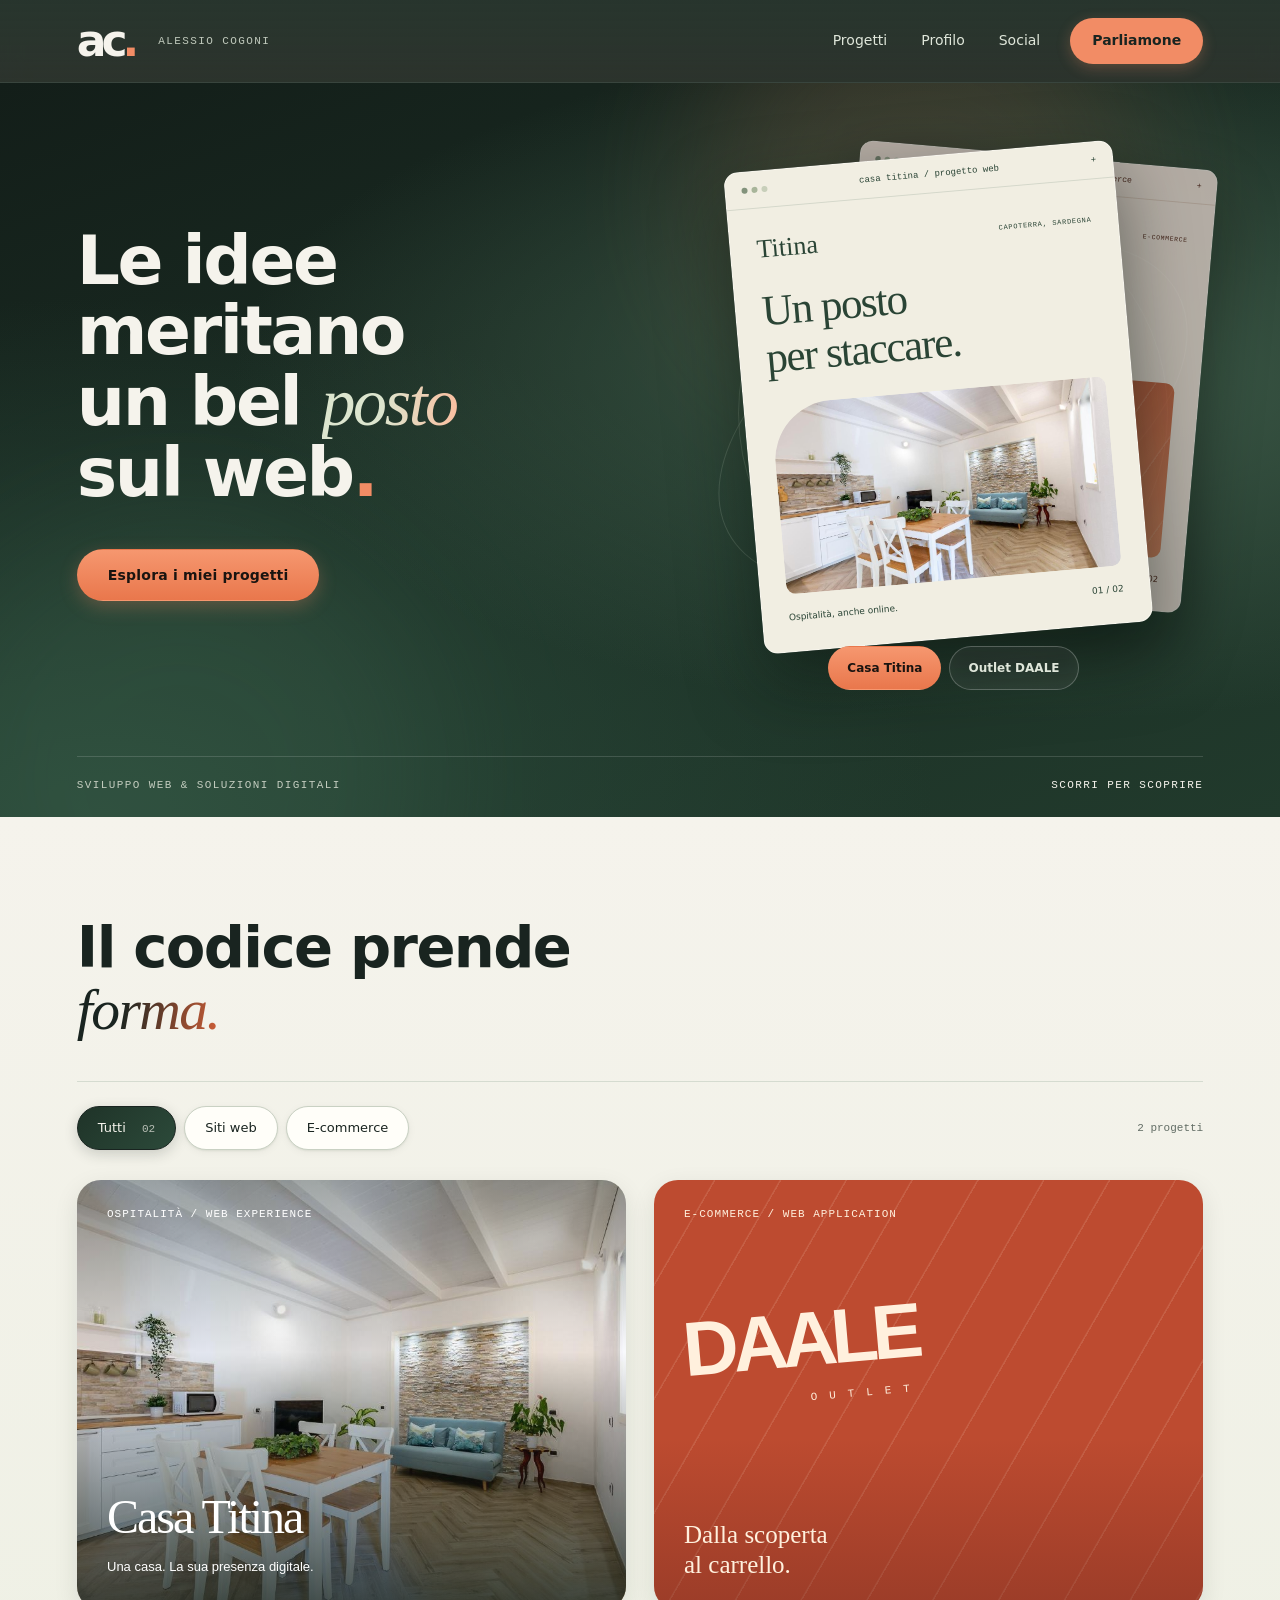
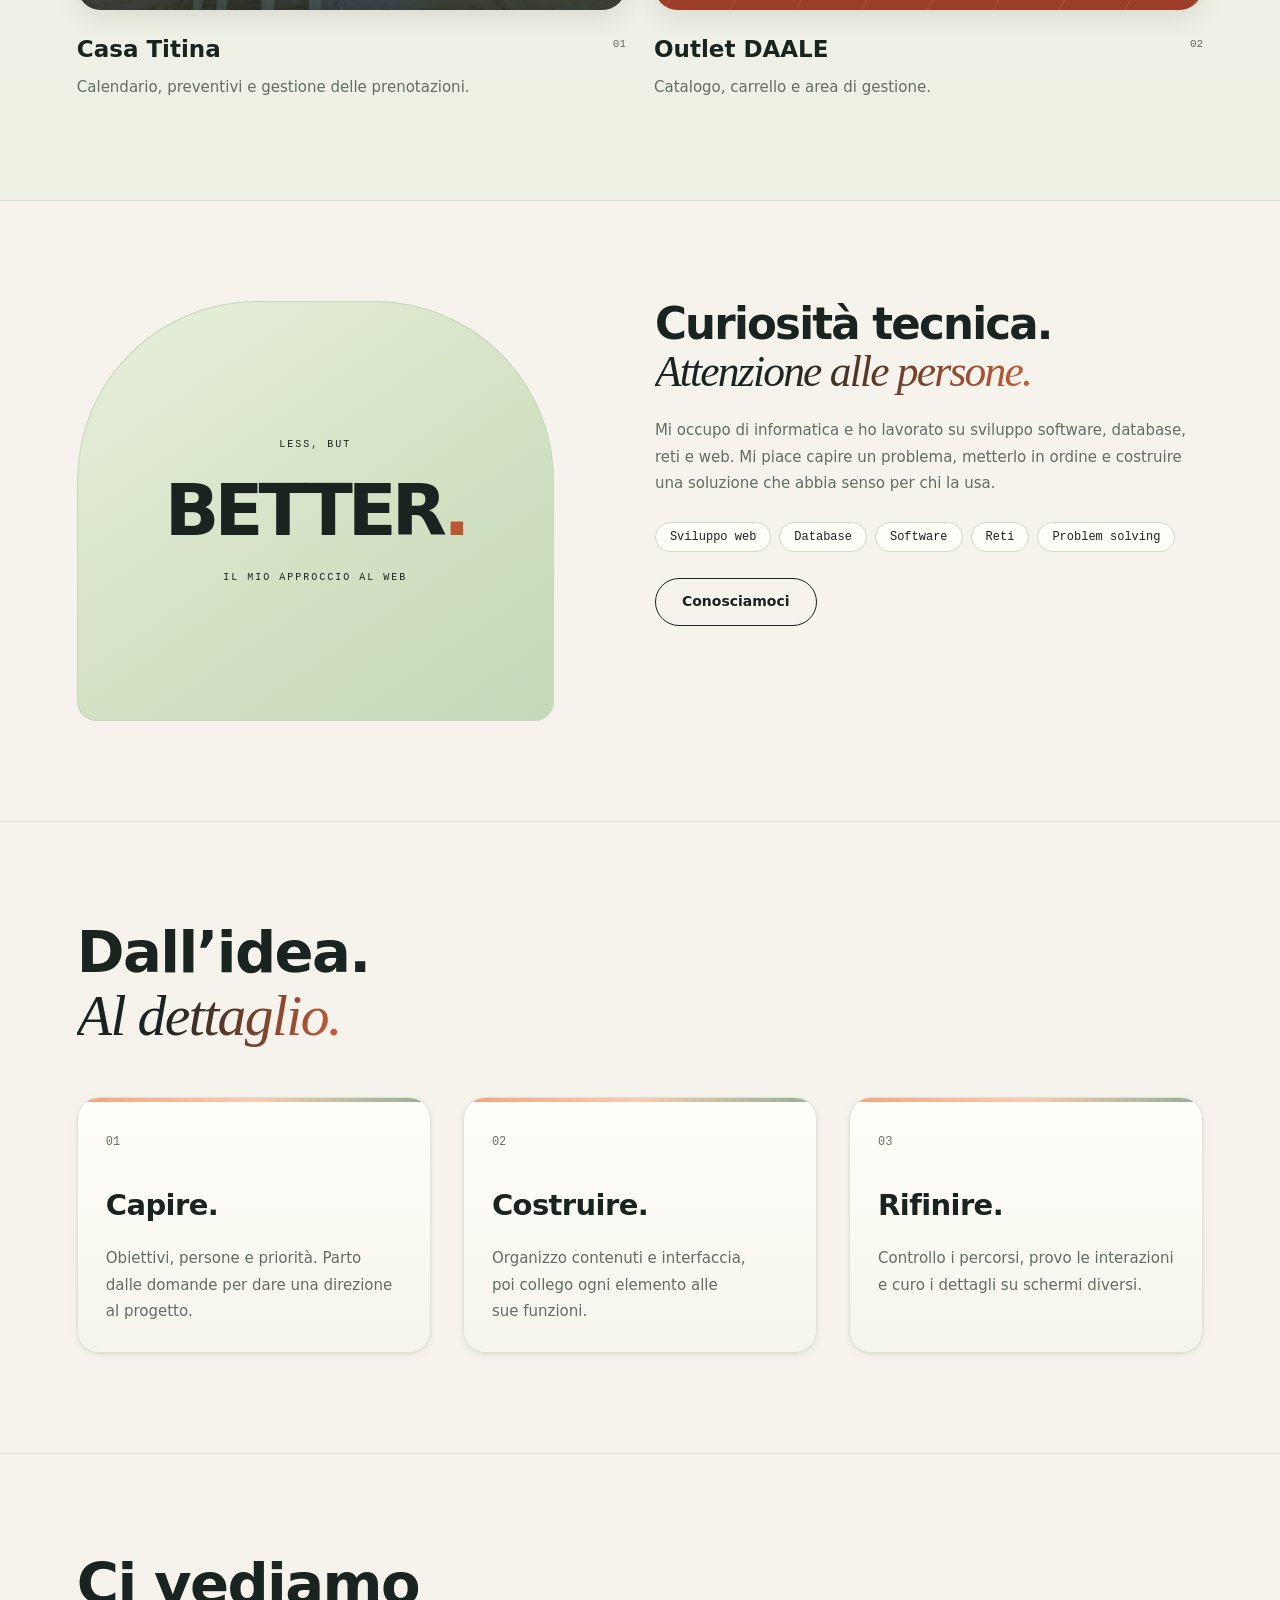
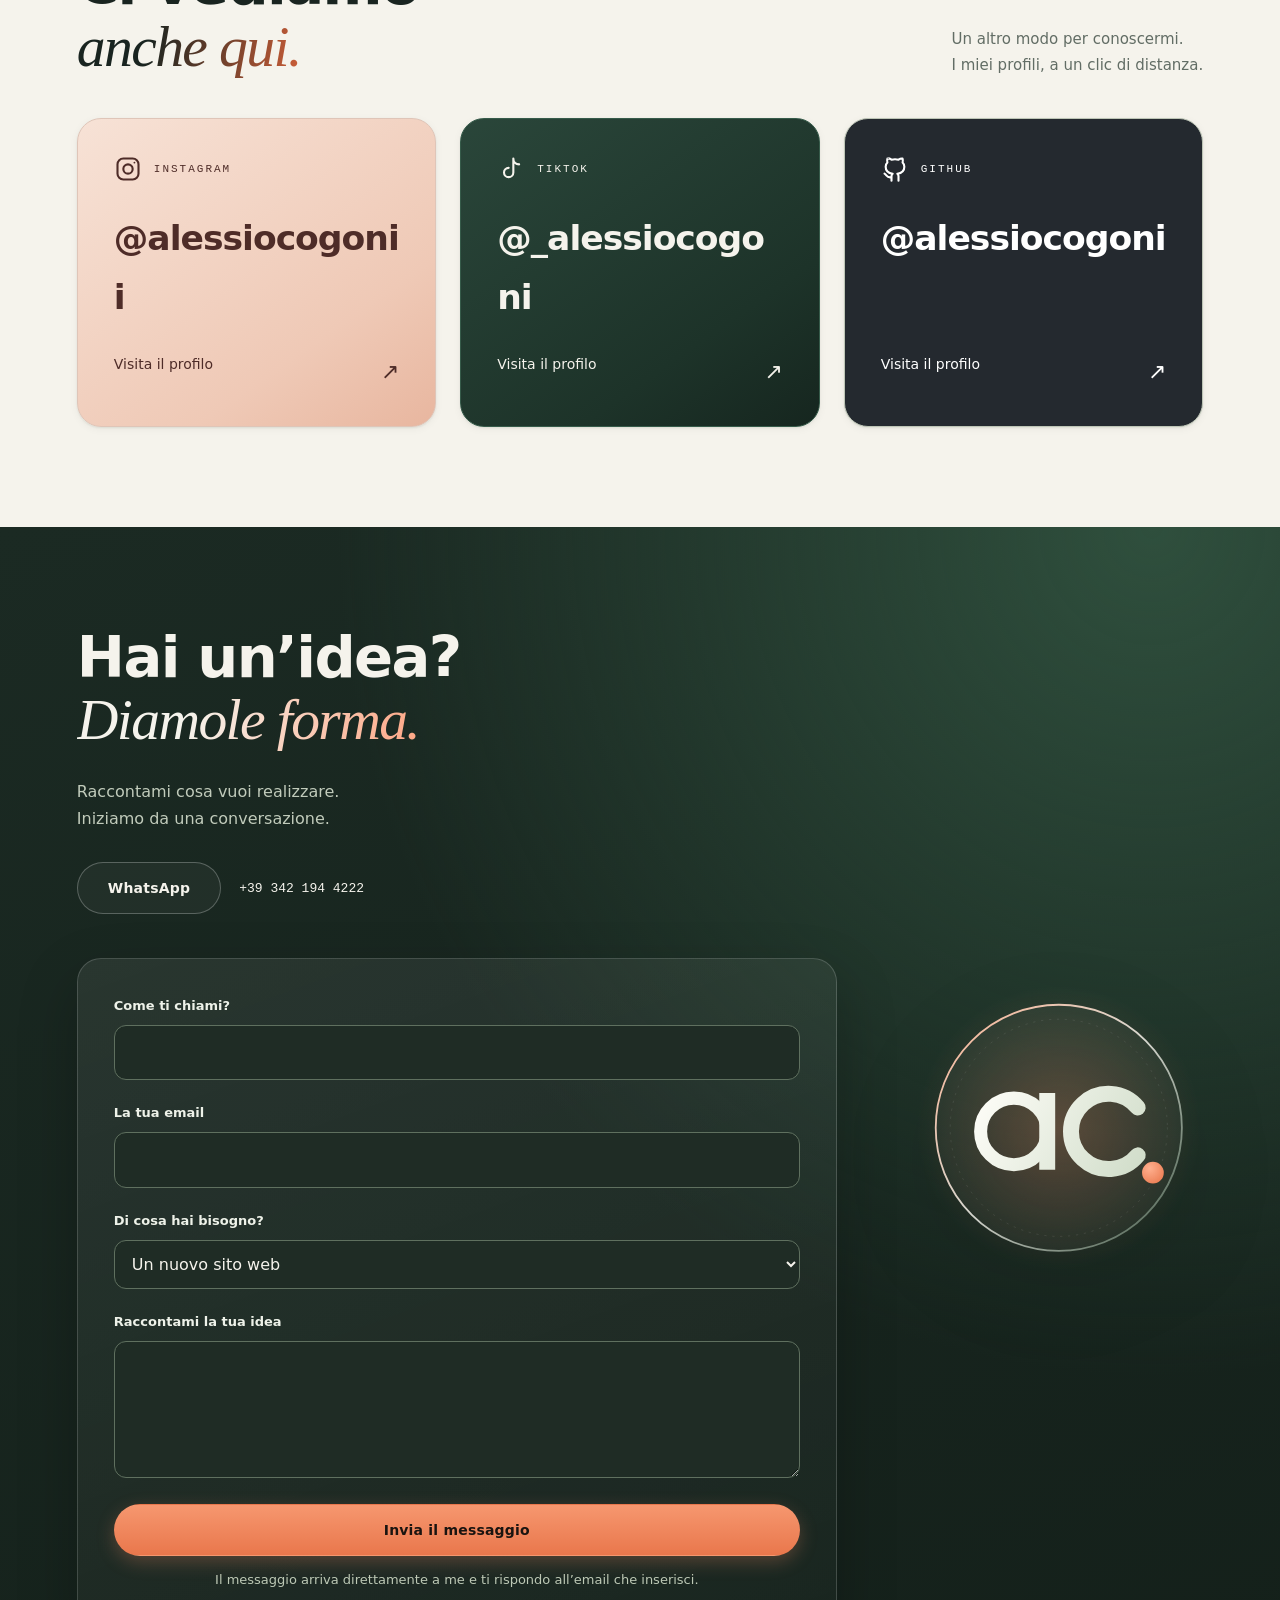
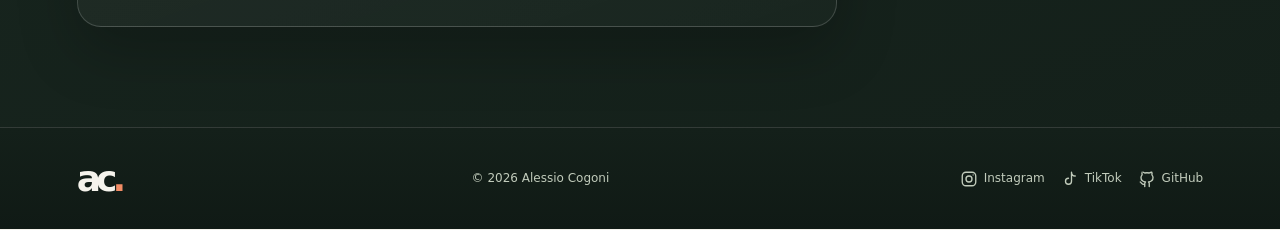
==== index.html @ e1a04870 "Contatti: logo ac. accanto al modulo (schermi larghi) Co-Authored-By: Claude Sonnet 5.5 <noreply@ant" ====
<!doctype html>
<html lang="it">
<head>
<meta charset="utf-8">
<meta name="viewport" content="width=device-width,initial-scale=1">
<meta name="description" content="Alessio Cogoni - Progetti web, e-commerce e soluzioni digitali">
<meta name="theme-color" content="#171919">
<title>Alessio Cogoni — Web Developer & Portfolio</title>
<link rel="icon" href="favicon.svg" type="image/svg+xml">
<link rel="stylesheet" href="style.css">
<link rel="stylesheet" href="animazioni.css">
<script>if(!matchMedia('(prefers-reduced-motion: reduce)').matches)document.documentElement.classList.add('anim')</script>
<script src="animazioni.js" defer></script>
<script src="portfolio.js" defer>
</script>
<style>
.social-grid {grid-template-columns:repeat(3,minmax(0,1fr))}
.social-platform {display:flex;align-items:center;gap:12px}
.profile-icon {flex-shrink:0;vertical-align:middle}
.github-card {background:#24292f;color:#fff}
.footer-social {display:flex;flex-wrap:wrap;gap:16px}
.footer-social a {display:inline-flex;align-items:center;gap:6px}
.footer-social .profile-icon {width:18px;height:18px}
@media(max-width:760px){.social-grid{grid-template-columns:1fr}}
</style>
</head>
<body>
<a class="skip" href="#progetti">Vai ai progetti</a>
<header class="topbar">
<a class="wordmark" href="#inizio" aria-label="Alessio Cogoni, inizio">ac<span>.</span>
</a>
<span class="nav-caption">ALESSIO COGONI</span>
<button class="menu-toggle" aria-expanded="false" aria-controls="navigation">Menu</button>
<nav id="navigation" aria-label="Navigazione principale">
<a href="#progetti">Progetti</a>
<a href="#profilo">Profilo</a>
<a href="#social">Social</a>
<a class="nav-contact" href="#contatti">Parliamone
</a>
</nav>
</header>
<main>
<section class="hero" id="inizio">
<div class="hero-grid">
<div class="hero-copy">
<h1>Le idee meritano<br>un bel <em>posto</em>
<br>sul web<span class="orange">.</span>
</h1>
<a class="button button-orange" href="#progetti">Esplora i miei progetti
</a>
</div>
<div class="hero-art" aria-label="Composizione grafica del progetto Casa Titina">
<div class="orbit orbit-one">
</div>
<div class="orbit orbit-two">
</div>

<div class="showcase" aria-roledescription="carosello" aria-label="Progetti in evidenza">
<div class="showcase-stage">
<a class="project-window showcase-card" data-demo="titina" data-name="Casa Titina" href="progetti/titina/" aria-label="Entra nel progetto Casa Titina">
<div class="window-toolbar">
<span class="window-dots" aria-hidden="true">
</span>
<span>casa titina / progetto web</span>
<span aria-hidden="true">+</span>
</div>
<div class="window-body">
<div class="mini-brand">Titina<span>CAPOTERRA, SARDEGNA</span>
</div>
<h2>Un posto<br>per staccare.</h2>
<img src="img/casa-titina-attuale.jpg" alt="Soggiorno di Casa Titina" width="640" height="420" fetchpriority="high">
<div class="window-bottom">
<span>Ospitalità, anche online.</span>
<span>01 / 02</span>
</div>
</div>
</a>
<a class="project-window showcase-card" data-demo="daale" data-name="Outlet DAALE" href="progetti/daale/" aria-label="Entra nel progetto Outlet DAALE">
<div class="window-toolbar">
<span class="window-dots" aria-hidden="true">
</span>
<span>outlet daale / progetto e-commerce</span>
<span aria-hidden="true">+</span>
</div>
<div class="window-body">
<div class="mini-brand">Outlet<span>E-COMMERCE</span>
</div>
<h2>Dalla scoperta<br>al carrello.</h2>
<div class="window-visual" aria-hidden="true"><b>DAALE</b><i>OUTLET</i></div>
<div class="window-bottom">
<span>Catalogo, carrello e area di gestione.</span>
<span>02 / 02</span>
</div>
</div>
</a>
</div>
<div class="showcase-nav" role="group" aria-label="Scegli il progetto">
<button type="button" class="showcase-dot is-active" data-go="0" aria-label="Mostra Casa Titina" aria-pressed="true"><span>Casa Titina</span></button>
<button type="button" class="showcase-dot" data-go="1" aria-label="Mostra Outlet DAALE" aria-pressed="false"><span>Outlet DAALE</span></button>
</div>
</div>
</div>
</div>
<div class="hero-bottom">
<span>SVILUPPO WEB & SOLUZIONI DIGITALI</span>
<a href="#progetti">SCORRI PER SCOPRIRE
</a>

</div>
</section>
<section class="work section" id="progetti">
<div class="section-heading">
<div>
<h2>Il codice prende<br>
<em>forma.</em>
</h2>
</div>

</div>
<div class="work-toolbar">
<div class="filters" role="group" aria-label="Filtra i progetti">
<button class="filter active" data-filter="all" aria-pressed="true">Tutti <span>02</span>
</button>
<button class="filter" data-filter="web" aria-pressed="false">Siti web</button>
<button class="filter" data-filter="commerce" aria-pressed="false">E-commerce</button>
</div>
<p id="filterCount" role="status" aria-live="polite">2 progetti</p>
</div>
<div class="project-grid">
<article class="project" data-category="web">
<button class="project-cover titina-cover" data-project="titina" aria-label="Scopri il progetto Casa Titina">
<img src="img/casa-titina-attuale.jpg" alt="Il soggiorno della casa vacanze Titina" loading="lazy" width="800" height="560">
<span class="cover-label">OSPITALITÀ / WEB EXPERIENCE</span>
<span class="cover-title">Casa Titina<span>Una casa. La sua presenza digitale.</span>
</span>
</button>
<div class="project-meta">
<div>
<h3>
<button data-project="titina">Casa Titina</button>
</h3>
<p>Calendario, preventivi e gestione delle prenotazioni.</p>
</div>
<span class="project-number">01</span>
</div>
</article>
<article class="project" data-category="commerce">
<button class="project-cover commerce-cover" data-project="daale" aria-label="Scopri il progetto Outlet DAALE">
<span class="cover-label">E-COMMERCE / WEB APPLICATION</span>
<span class="commerce-word" aria-hidden="true">DAALE<span>OUTLET</span>
</span>
<span class="commerce-lines" aria-hidden="true">
</span>
<span class="commerce-caption">Dalla scoperta<br>al carrello.</span>
</button>
<div class="project-meta">
<div>
<h3>
<button data-project="daale">Outlet DAALE</button>
</h3>
<p>Catalogo, carrello e area di gestione.</p>
</div>
<span class="project-number">02</span>
</div>
</article>

</div>
</section>
<section class="about section" id="profilo">
<div class="about-mark" aria-hidden="true">
<span>LESS, BUT</span>
<strong>BETTER<span>.</span>
</strong>
<span>IL MIO APPROCCIO AL WEB</span>
</div>
<div class="about-copy">

<h2>Curiosità tecnica.<br>
<em>Attenzione alle persone.</em>
</h2>
<p>Mi occupo di informatica e ho lavorato su sviluppo software, database, reti e web. Mi piace capire un problema, metterlo in ordine e costruire una soluzione che abbia senso per chi la usa.</p>
<div class="skills" aria-label="Aree di competenza">
<span>Sviluppo web</span>
<span>Database</span>
<span>Software</span>
<span>Reti</span>
<span>Problem solving</span>
</div>
<a class="text-link" href="#contatti">Conosciamoci
</a>
</div>
</section>
<section class="process section" id="metodo">
<div class="section-heading">
<div>
<h2>Dall’idea.<br>
<em>Al dettaglio.</em>
</h2>
</div>
</div>
<div class="process-grid">
<article>
<span>01</span>
<h3>Capire.</h3>
<p>Obiettivi, persone e priorità. Parto dalle domande per dare una direzione al progetto.</p>
</article>
<article>
<span>02</span>
<h3>Costruire.</h3>
<p>Organizzo contenuti e interfaccia, poi collego ogni elemento alle sue funzioni.</p>
</article>
<article>
<span>03</span>
<h3>Rifinire.</h3>
<p>Controllo i percorsi, provo le interazioni e curo i dettagli su schermi diversi.</p>
</article>
</div>
</section>
<section class="social-section section" id="social" aria-labelledby="socialTitle">
<div class="section-heading"><div><h2 id="socialTitle">Ci vediamo<br><em>anche qui.</em></h2></div><p>Un altro modo per conoscermi.<br>I miei profili, a un clic di distanza.</p></div>
<div class="social-grid">
<a class="social-card instagram-card" href="https://www.instagram.com/alessiocogonii/" target="_blank" rel="noopener noreferrer" aria-label="Instagram alessiocogonii, si apre in una nuova scheda"><span class="social-platform"><svg class="profile-icon" viewBox="0 0 24 24" width="28" height="28" fill="none" stroke="currentColor" stroke-width="1.8" stroke-linecap="round" stroke-linejoin="round" aria-hidden="true"><rect x="3" y="3" width="18" height="18" rx="5"/><circle cx="12" cy="12" r="4"/><circle cx="17.5" cy="6.5" r=".8" fill="currentColor" stroke="none"/></svg>INSTAGRAM</span><strong>@alessiocogonii</strong><span class="social-action">Visita il profilo <span aria-hidden="true">&#8599;</span></span></a>
<a class="social-card tiktok-card" href="https://www.tiktok.com/@_alessiocogoni" target="_blank" rel="noopener noreferrer" aria-label="TikTok _alessiocogoni, si apre in una nuova scheda"><span class="social-platform"><svg class="profile-icon" viewBox="0 0 24 24" width="28" height="28" fill="none" stroke="currentColor" stroke-width="1.8" stroke-linecap="round" stroke-linejoin="round" aria-hidden="true"><path d="M14 3v12a4 4 0 1 1-4-4M14 3c0 3 2 5 5 5"/></svg>TIKTOK</span><strong>@_alessiocogoni</strong><span class="social-action">Visita il profilo <span aria-hidden="true">&#8599;</span></span></a>
<a class="social-card github-card" href="https://github.com/alessiocogoni" target="_blank" rel="noopener noreferrer" aria-label="GitHub alessiocogoni, si apre in una nuova scheda"><span class="social-platform"><svg class="profile-icon" viewBox="0 0 24 24" width="28" height="28" fill="none" stroke="currentColor" stroke-width="1.8" stroke-linecap="round" stroke-linejoin="round" aria-hidden="true"><path d="M9 19c-4 1-4-2-6-3m12 6v-4a3 3 0 0 0-1-2c3-.4 6-1.5 6-6a5 5 0 0 0-1.5-3.5 5 5 0 0 0-.1-3.5S17 2.7 15 4a12 12 0 0 0-6 0C7 2.7 5.6 3 5.6 3a5 5 0 0 0-.1 3.5A5 5 0 0 0 4 10c0 4.5 3 5.6 6 6a3 3 0 0 0-1 2v4"/></svg>GITHUB</span><strong>@alessiocogoni</strong><span class="social-action">Visita il profilo <span aria-hidden="true">&#8599;</span></span></a>
</div></section>
<section class="contact section" id="contatti">
<div class="contact-intro">
<h2>Hai un’idea?<br>
<em>Diamole forma.</em>
</h2>
<p>Raccontami cosa vuoi realizzare.<br>Iniziamo da una conversazione.</p>
<div class="contact-actions">
<a class="button button-outline" href="https://wa.me/393421944222" target="_blank" rel="noopener noreferrer">WhatsApp
</a>
<a class="phone-link" href="tel:+393421944222">+39 342 194 4222</a>
</div>
</div>
<form id="contactForm">
<label for="contactName">Come ti chiami?</label>
<input id="contactName" name="name" autocomplete="name" required maxlength="100">
<label for="contactEmail">La tua email</label>
<input id="contactEmail" name="email" type="email" autocomplete="email" inputmode="email" required maxlength="150">
<label for="contactType">Di cosa hai bisogno?</label>
<select id="contactType" name="type">
<option>Un nuovo sito web</option>
<option>Un e-commerce</option>
<option>Migliorare un progetto esistente</option>
<option>Una collaborazione</option>
</select>
<label for="contactMessage">Raccontami la tua idea</label>
<textarea id="contactMessage" name="message" rows="4" required maxlength="3000"></textarea>
<div aria-hidden="true" style="position:absolute;left:-9999px;height:0;overflow:hidden"><label for="contactWebsite">Non compilare questo campo</label><input id="contactWebsite" name="_honey" tabindex="-1" autocomplete="off"></div>
<button class="button button-orange" type="submit">Invia il messaggio</button>
<p id="contactStatus" role="status" aria-live="polite"></p>
<p class="small-note">Il messaggio arriva direttamente a me e ti rispondo all’email che inserisci.</p>
</form>
<div class="contact-logo" role="img" aria-label="Logo di Alessio Cogoni: le lettere a e c con un punto arancione">
<svg viewBox="0 0 400 400" xmlns="http://www.w3.org/2000/svg" focusable="false" aria-hidden="true">
<defs>
<linearGradient id="lgRing" x1="0" y1="0" x2="1" y2="1"><stop offset="0" stop-color="#ffb08f"/><stop offset=".5" stop-color="#f5f3ec" stop-opacity=".85"/><stop offset="1" stop-color="#6f8f78" stop-opacity=".5"/></linearGradient>
<linearGradient id="lgLetter" gradientUnits="userSpaceOnUse" x1="110" y1="140" x2="340" y2="270"><stop offset="0" stop-color="#fffef9"/><stop offset="1" stop-color="#cfdcc8"/></linearGradient>
<radialGradient id="lgDot" cx=".35" cy=".3" r=".9"><stop offset="0" stop-color="#ffb08f"/><stop offset="1" stop-color="#e9774c"/></radialGradient>
<radialGradient id="lgGlow" cx=".5" cy=".5" r=".5"><stop offset="0" stop-color="#f28c65" stop-opacity=".28"/><stop offset="1" stop-color="#f28c65" stop-opacity="0"/></radialGradient>
</defs>
<circle cx="200" cy="200" r="196" fill="url(#lgGlow)"/>
<circle cx="200" cy="200" r="170" fill="#ffffff08" stroke="url(#lgRing)" stroke-width="2.5"/>
<circle cx="200" cy="200" r="150" fill="none" stroke="#ffffff1f" stroke-width="1" stroke-dasharray="2 9" stroke-linecap="round"/>
<g transform="translate(-22 0)" fill="none" stroke="url(#lgLetter)" stroke-width="22" stroke-linecap="round" stroke-linejoin="round">
<circle cx="160" cy="205" r="46" stroke-width="18"/>
<path d="M206 152V258" stroke-width="22" stroke-linecap="butt"/>
<path d="M331 172A52 52 0 1 0 331 238"/>
</g>
<circle cx="330" cy="262" r="15" fill="url(#lgDot)"/>
</svg>
</div>
</section>
</main>
<footer>
<a class="wordmark" href="#inizio" aria-label="Torna all’inizio">ac<span>.</span>
</a>
<p>© <span id="year">2026</span> Alessio Cogoni</p>
<div class="footer-social"><a href="https://www.instagram.com/alessiocogonii/" target="_blank" rel="noopener noreferrer"><svg class="profile-icon" viewBox="0 0 24 24" width="28" height="28" fill="none" stroke="currentColor" stroke-width="1.8" stroke-linecap="round" stroke-linejoin="round" aria-hidden="true"><rect x="3" y="3" width="18" height="18" rx="5"/><circle cx="12" cy="12" r="4"/><circle cx="17.5" cy="6.5" r=".8" fill="currentColor" stroke="none"/></svg>Instagram</a><a href="https://www.tiktok.com/@_alessiocogoni" target="_blank" rel="noopener noreferrer"><svg class="profile-icon" viewBox="0 0 24 24" width="28" height="28" fill="none" stroke="currentColor" stroke-width="1.8" stroke-linecap="round" stroke-linejoin="round" aria-hidden="true"><path d="M14 3v12a4 4 0 1 1-4-4M14 3c0 3 2 5 5 5"/></svg>TikTok</a><a href="https://github.com/alessiocogoni" target="_blank" rel="noopener noreferrer"><svg class="profile-icon" viewBox="0 0 24 24" width="28" height="28" fill="none" stroke="currentColor" stroke-width="1.8" stroke-linecap="round" stroke-linejoin="round" aria-hidden="true"><path d="M9 19c-4 1-4-2-6-3m12 6v-4a3 3 0 0 0-1-2c3-.4 6-1.5 6-6a5 5 0 0 0-1.5-3.5 5 5 0 0 0-.1-3.5S17 2.7 15 4a12 12 0 0 0-6 0C7 2.7 5.6 3 5.6 3a5 5 0 0 0-.1 3.5A5 5 0 0 0 4 10c0 4.5 3 5.6 6 6a3 3 0 0 0-1 2v4"/></svg>GitHub</a></div>
</footer>
<dialog id="projectDialog" aria-labelledby="dialogTitle">
<div class="dialog-top">
<span id="dialogCategory" class="eyebrow">
</span>
<button id="closeDialog" class="dialog-close" aria-label="Chiudi dettagli progetto">Chiudi</button>
</div>
<h2 id="dialogTitle">
</h2>
<p id="dialogIntro" class="dialog-intro">
</p>
<div id="dialogContent">
</div>
<div class="dialog-actions" id="dialogActions">
</div>
</dialog>
<noscript>
<p class="noscript">Per aprire i dettagli e usare i filtri abilita JavaScript. Puoi contattarmi direttamente via email o telefono.</p>
</noscript>
</body>
</html>
---- style.css ----
@charset "UTF-8";

/* Colori e misure condivisi */
:root {
  --ink: #192420;
  --paper: #f5f3ec;
  --muted: #626d65;
  --line: #d5dbd0;
  --orange: #f28c65;
  --white: #fffef9;
  --radius: 20px;
  --space: clamp(24px, 6vw, 96px);
}
* { box-sizing: border-box; }
html { scroll-behavior: smooth; scroll-padding-top: 100px; }
body { margin: 0; background: var(--paper); color: var(--ink); font: 16px/1.65 Arial, Helvetica, sans-serif; }
button, input, select, textarea { font: inherit; }
button { cursor: pointer; color: inherit; }
button:disabled { cursor: wait; opacity: .6; }
a { color: inherit; text-decoration: none; }
a, button { touch-action: manipulation; }
img { display: block; max-width: 100%; }
h1, h2, h3, p { margin: 0; }
button:focus-visible, a:focus-visible, input:focus-visible, textarea:focus-visible, select:focus-visible {
  outline: 3px solid #c65b32; outline-offset: 5px;
}
::selection { background: #f4aa87; color: #192420; }
.skip { position: fixed; top: -90px; left: 20px; z-index: 100; padding: 12px 20px; background: var(--orange); border-radius: 8px; }
.skip:focus { top: 12px; }
.eyebrow, .edition { font: 11px/1.5 monospace; letter-spacing: 1.5px; }
.section { max-width: 1500px; padding: 100px var(--space); margin: auto; }
h2 { font-size: clamp(36px, 4.5vw, 64px); line-height: 1.08; letter-spacing: -2.5px; font-weight: 500; }
h1 em, h2 em { font-family: Georgia, serif; font-weight: 400; }

/* Navigazione */
.topbar { display: flex; align-items: center; gap: 24px; min-height: 88px; padding: 18px var(--space); background: var(--ink); color: var(--paper); border-bottom: 1px solid #ffffff1c; }
.wordmark { font-size: 44px; line-height: 1; font-weight: 800; letter-spacing: -5px; }
.wordmark span, .orange { color: var(--orange); }
.nav-caption { font: 9px/1.7 monospace; letter-spacing: 1px; color: #c0c9bc; }
.topbar nav { display: flex; align-items: center; gap: 28px; margin-left: auto; font-size: 13px; }
.topbar nav a { padding: 10px 0; }
.topbar nav a:hover { color: var(--orange); }
.topbar nav .nav-contact { padding: 10px 20px; border: 1px solid #7a8b7c; border-radius: 40px; }
.nav-contact span { margin-left: 12px; }
.menu-toggle { display: none; }

/* Introduzione e anteprima del progetto */
.hero { padding: 30px var(--space) 0; color: var(--paper); background: radial-gradient(ellipse at 80% 45%, #354c3e 0, transparent 55%), var(--ink); overflow: hidden; }
.hero-bottom { display: flex; justify-content: space-between; gap: 20px; }
.hero-grid { display: grid; grid-template-columns: 1.1fr 1fr; gap: 7%; align-items: center; padding: 58px 0 72px; max-width: 1308px; margin: auto; }
.hero h1 { font-size: clamp(50px, 6.1vw, 88px); font-weight: 500; line-height: 1.04; letter-spacing: -4.8px; }
.hero h1 em { color: #dce5ce; }
.hero-copy > p { max-width: 420px; font-size: 16px; line-height: 1.8; color: #c4cec0; margin: 30px 0; }
.button { display: inline-flex; align-items: center; justify-content: center; gap: 24px; min-height: 50px; padding: 15px 23px; border: 1px solid transparent; border-radius: 40px; font-size: 13px; font-weight: 600; transition: background .2s, transform .2s; }
.button:hover { transform: translateY(-2px); }
.button-orange { background: var(--orange); color: var(--ink); }
.button-orange:hover { background: #ffab83; }
.hero-art { position: relative; min-height: 490px; display: grid; place-items: center; isolation: isolate; }
.orbit { position: absolute; width: 430px; height: 430px; border: 1px solid #c4d5bd30; border-radius: 50%; z-index: -1; }
.orbit-two { width: 510px; height: 280px; transform: rotate(-28deg); }
.art-label { position: absolute; right: 0; top: 0; font: 9px/1.7 monospace; letter-spacing: 1px; color: #bac8b7; }
.project-window { width: 84%; max-width: 390px; border-radius: 14px; background: #f1eee2; color: #2a4435; transform: rotate(-5deg); box-shadow: 0 32px 70px #07120c70; border: 1px solid #ffffff60; transition: transform .4s; }
.hero-art:hover .project-window { transform: rotate(-2deg) translateY(-4px); }
.window-toolbar { display: flex; justify-content: space-between; align-items: center; padding: 13px 16px; border-bottom: 1px solid #d5d8cb; font: 9px monospace; }
.window-dots { width: 6px; height: 6px; border-radius: 50%; background: #83937c; box-shadow: 10px 0 #a8b59a, 20px 0 #c8cfba; margin-right: 20px; }
.window-body { padding: 26px; }
.mini-brand { font: 26px Georgia, serif; }
.mini-brand span { float: right; margin-top: 10px; font: 7px monospace; letter-spacing: .7px; }
.window-body h2 { font: 43px/1.1 Georgia, serif; letter-spacing: -1.5px; margin: 23px 0; }
.window-body img { width: 100%; height: 190px; object-fit: cover; border-radius: 60px 10px 10px 10px; }
.window-bottom { display: flex; justify-content: space-between; gap: 10px; margin-top: 16px; font-size: 9px; }
.hero-bottom { border-top: 1px solid #ffffff25; padding: 24px 0; color: #c3ccbf; font: 10px monospace; letter-spacing: 1px; }
.hero-bottom a { color: var(--paper); }

/* Progetti */
.section-heading { display: flex; justify-content: space-between; align-items: end; gap: 36px; margin-bottom: 40px; }
.section-heading .eyebrow, .about .eyebrow, .contact .eyebrow { margin-bottom: 22px; color: var(--muted); }
.section-heading > p { max-width: 300px; font-size: 15px; color: var(--muted); }
.work-toolbar { display: flex; align-items: center; justify-content: space-between; gap: 20px; padding-top: 24px; border-top: 1px solid var(--line); margin-bottom: 30px; }
.filters { display: flex; flex-wrap: wrap; gap: 8px; }
.filter { min-height: 44px; padding: 10px 18px; border: 1px solid var(--line); border-radius: 30px; background: transparent; font-size: 12px; }
.filter span { margin-left: 12px; font: 10px monospace; }
.filter.active { color: var(--paper); background: var(--ink); border-color: var(--ink); }
.filter:hover:not(.active) { background: #e5eadf; }
#filterCount { font: 11px monospace; color: var(--muted); }
.project-grid { display: grid; grid-template-columns: 1fr 1fr; gap: 40px 28px; }

.project[hidden] { display: none; }
.project-cover { position: relative; display: block; width: 100%; height: 370px; padding: 0; border: 0; border-radius: var(--radius); overflow: hidden; background: #d6ddd0; color: white; text-align: left; }

.project-cover > img { width: 100%; height: 100%; object-fit: cover; transition: transform .5s; }
.project-cover::after { content: ''; position: absolute; inset: 0; background: linear-gradient(180deg,#12201860,transparent 40%,#101c16c9); pointer-events: none; }
.project-cover:hover > img { transform: scale(1.025); }
.cover-label { position: absolute; top: 28px; left: 30px; z-index: 1; font: 10px monospace; letter-spacing: 1px; }
.cover-circle { position: absolute; top: 22px; right: 24px; z-index: 1; display: grid; place-items: center; width: 46px; height: 46px; border: 1px solid #ffffff90; border-radius: 50%; font-size: 25px; background: #10201830; }
.project-cover:hover .cover-circle { background: var(--paper); color: var(--ink); }
.cover-title { position: absolute; bottom: 32px; left: 30px; z-index: 1; font: 54px/1.05 Georgia, serif; letter-spacing: -2px; }
.cover-title > span { display: block; font: 13px Arial, sans-serif; letter-spacing: 0; margin-top: 15px; }
.project-meta { display: flex; justify-content: space-between; gap: 20px; margin-top: 20px; }
.project-meta h3 { font-size: 23px; font-weight: 500; letter-spacing: -.5px; }
.project-meta h3 button { border: 0; padding: 0; background: transparent; text-align: left; }
.project-meta h3 button:hover { text-decoration: underline; text-underline-offset: 5px; }
.project-meta p { font-size: 14px; color: var(--muted); margin-top: 5px; }
.project-number { font: 11px monospace; color: var(--muted); padding-top: 8px; }
.commerce-cover { background: #bd4b30; color: #fff0dd; }
.commerce-cover::after { background: linear-gradient(180deg,transparent 60%,#571f1955); }
.commerce-word { position: absolute; top: 92px; left: 30px; font: 800 clamp(50px,6vw,88px)/.9 Arial, sans-serif; letter-spacing: -6px; transform: rotate(-5deg); z-index: 1; }
.commerce-word span { display: block; margin-top: 18px; font: 11px monospace; letter-spacing: 12px; text-align: right; }
.commerce-lines { position: absolute; inset: -50%; background: repeating-linear-gradient(120deg,transparent 0 55px,#ffe4ce22 56px 57px); }
.commerce-caption { position: absolute; left: 30px; bottom: 30px; z-index: 1; font: 25px/1.2 Georgia, serif; }

/* Profilo e metodo */
.about { display: grid; grid-template-columns: 1fr 1.15fr; gap: 9%; border-block: 1px solid var(--line); }
.about-mark { min-height: 420px; display: flex; flex-direction: column; align-items: center; justify-content: center; background: #e0e8d7; border-radius: 180px 180px 20px 20px; }
.about-mark > span { font: 10px monospace; letter-spacing: 2px; }
.about-mark strong { font-size: clamp(45px,5.6vw,78px); letter-spacing: -5px; line-height: 1.7; }
.about-mark strong span { color: #ba5835; }
.about-copy h2 { font-size: clamp(33px,3.4vw,46px); letter-spacing: -1.8px; }
.about-copy > p:not(.eyebrow) { color: var(--muted); font-size: 15px; margin-top: 22px; }
.skills { display: flex; flex-wrap: wrap; gap: 8px; margin: 26px 0; }
.skills span { padding: 7px 12px; border: 1px solid #c6d0be; border-radius: 30px; font: 11px monospace; }
.text-link { display: inline-flex; align-items: center; gap: 25px; padding: 10px 0 7px; border-bottom: 1px solid currentColor; font-size: 14px; }
.process-grid { display: grid; grid-template-columns: repeat(3,1fr); gap: 32px; margin-top: 50px; }
.process-grid article { padding: 28px; border: 1px solid var(--line); border-radius: var(--radius); background: #ffffff55; }
.process-grid article > span { font: 12px monospace; color: #677360; }
.process-grid h3 { margin: 28px 0 15px; font-size: 29px; font-weight: 500; letter-spacing: -1px; }
.process-grid p { color: var(--muted); font-size: 14px; }

/* Contatti */
.contact { max-width: none; display: grid; grid-template-columns: 1.1fr 1fr; gap: 9%; background: var(--ink); color: var(--paper); }
.contact .eyebrow { color: var(--orange); }
.contact-intro > p:not(.eyebrow) { color: #c1cbbb; margin: 26px 0; }
.button-outline { background: transparent; border-color: #7a8974; color: var(--paper); }
.button-outline:hover { background: #344436; }
.contact form { padding: 30px; background: #ffffff07; border: 1px solid #ffffff25; border-radius: var(--radius); }
.contact label { display: block; font-size: 13px; margin-bottom: 10px; }
.contact input, .contact select, .contact textarea { display: block; width: 100%; min-width: 0; min-height: 48px; margin-bottom: 22px; padding: 13px; color: var(--paper); background: #25332b; border: 1px solid #71816b; border-radius: 9px; font-size: 16px; }
.contact textarea { resize: vertical; min-height: 120px; }
.contact form .button { width: 100%; }
.small-note { color: #bdc9b6; margin-top: 14px; font-size: 12px; line-height: 1.6; }
footer { display: flex; align-items: center; justify-content: space-between; flex-wrap: wrap; gap: 20px; padding: 30px var(--space); background: var(--ink); color: #c1cbbb; border-top: 1px solid #ffffff25; font-size: 12px; }
footer .wordmark { color: var(--paper); font-size: 36px; }
footer > span { font: 9px monospace; letter-spacing: 1px; }

/* Schede progetto */
dialog { width: min(760px,calc(100% - 32px)); max-height: 90dvh; padding: 36px; background: var(--paper); color: var(--ink); border: 0; border-radius: 24px; box-shadow: 0 30px 100px #0005; }
dialog::backdrop { background: #0e1a14c9; backdrop-filter: blur(6px); }
.dialog-top { display: flex; align-items: center; justify-content: space-between; gap: 16px; margin-bottom: 32px; }
.dialog-close { min-height: 44px; padding: 9px 18px; background: transparent; border: 1px solid #b5c2ab; border-radius: 30px; font-size: 13px; }
.dialog-intro { margin: 24px 0 30px; font-size: 19px; color: var(--muted); }
.dialog-section { display: grid; grid-template-columns: 140px 1fr; gap: 24px; border-top: 1px solid var(--line); padding: 24px 0; }
.dialog-section h3 { font-size: 13px; }
.dialog-section p, .dialog-section li { font-size: 14px; color: var(--muted); }
.dialog-section ul { padding-left: 18px; margin: 0; }
.dialog-actions { display: flex; flex-wrap: wrap; align-items: center; gap: 22px; margin-top: 16px; }
.noscript { padding: 20px var(--space); background: var(--orange); }

@media (max-width: 1000px) {
  .topbar nav { gap: 18px; }
  .hero-grid { gap: 4%; }
  .hero-art { min-height: 440px; }
  .window-body { padding: 20px; }
  .mini-brand span { display: none; }
  .window-body h2 { font-size: 35px; }
  .project-window { width: 90%; }
  .hero-location, footer > span { display: none; }
  .process-grid { gap: 18px; }
  .process-grid article { padding: 22px; }
  .contact { gap: 5%; }
  .section { padding-block: 80px; }
}
@media (max-width: 700px) {
  h2 { font-size: 40px; letter-spacing: -1.7px; }
  .topbar { position: relative; min-height: 80px; gap: 20px; }
  .nav-caption { font-size: 8px; }
  .menu-toggle { display: block; margin-left: auto; min-height: 44px; padding: 10px 18px; background: transparent; color: var(--paper); border: 1px solid #7a8974; border-radius: 30px; font-size: 12px; }
  .topbar nav { display: none; position: absolute; top: 100%; left: 0; right: 0; z-index: 10; margin: 0; padding: 22px var(--space); background: var(--ink); border-bottom: 1px solid #7a8974; flex-direction: column; align-items: stretch; }
  .topbar nav.open { display: flex; }
  .hero-grid { grid-template-columns: 1fr; gap: 40px; padding: 44px 0 45px; }
  .hero h1 { font-size: clamp(47px,10vw,68px); letter-spacing: -2.8px; }
  .hero-art { max-width: 430px; width: 100%; margin: auto; min-height: 450px; }
  .project-window { width: 78%; }
  .art-label { font-size: 8px; }
  .hero-bottom { font-size: 8px; letter-spacing: .6px; }
  .hero-bottom > span:first-child { max-width: 150px; }
  .section { padding-block: 60px; }
  .section-heading { flex-direction: column; align-items: start; gap: 22px; }
  .project-grid, .about, .process-grid, .contact { grid-template-columns: 1fr; }
  
  .project-cover { height: 350px; }
  .cover-title { font-size: 44px; left: 24px; }
  .cover-label { left: 24px; font-size: 9px; max-width: calc(100% - 110px); }
  .cover-circle { right: 20px; }
  .commerce-word { font-size: 76px; }
  .about { gap: 36px; }
  .about-mark { min-height: 320px; max-width: 400px; width: 100%; margin: auto; }
  .about-mark strong { font-size: 64px; }
  .process-grid { gap: 18px; margin-top: 30px; }
  .process-grid h3 { margin-top: 16px; }
  .contact { gap: 36px; }
  .contact form { padding: 24px; }
  dialog { padding: 26px; }
  .dialog-section { grid-template-columns: 1fr; gap: 12px; }
}
@media (max-width: 400px) {
  .nav-caption { display: none; }
  .hero h1 { font-size: 45px; }
  .hero-art { min-height: 420px; }
  .project-window { width: 88%; }
  .work-toolbar { align-items: start; flex-direction: column; gap: 12px; }
  .filter { padding: 10px 14px; }
  .cover-title { font-size: 38px; }
  .commerce-word { font-size: 64px; }
}
@media (prefers-reduced-motion: reduce) {
  html { scroll-behavior: auto; }
  *, *::before, *::after { transition: none !important; animation: none !important; }
  .button:hover, .hero-art:hover .project-window, .project-cover:hover > img { transform: none; }
}

/* Due progetti, profili personali e contatti */
.project-cover{height:430px}.project-grid{align-items:start}.cover-title{font-size:48px}.cover-title>span{max-width:290px;line-height:1.6}.commerce-word{top:125px}.social-section{border-top:1px solid var(--line)}.social-grid{display:grid;grid-template-columns:1fr 1fr;gap:24px}.social-card{display:flex;flex-direction:column;position:relative;overflow:hidden;padding:36px;border-radius:22px;min-height:245px;border:1px solid #bdc5b6;transition:transform .2s,box-shadow .2s}.social-card:hover{transform:translateY(-4px);box-shadow:0 16px 32px #17261b15}.social-platform{font:11px monospace;letter-spacing:2px}.social-card strong{font-size:clamp(22px,2.7vw,36px);letter-spacing:-1px;margin:26px 0;overflow-wrap:anywhere}.social-action{display:flex;justify-content:space-between;gap:20px;font-size:14px;margin-top:auto}.social-action span{font-size:22px}.instagram-card{background:#f1ded4;color:#4e2c28;border-color:#dfc5b8}.tiktok-card{background:#233b32;color:#f5f3ec;border-color:#365b4a}.footer-social{display:flex;gap:24px}.footer-social a{padding:10px 0}.footer-social a:hover{text-decoration:underline;text-underline-offset:5px}.project-help{max-width:720px}.project-help h1{font:clamp(36px,6vw,60px)/1.1 Georgia,serif;margin:20px 0}.project-help p{margin:20px 0}.project-help ol{padding-left:24px}.project-help li{padding:8px 0}@media(max-width:700px){.social-grid{grid-template-columns:1fr}.social-card{padding:28px;min-height:225px}.project-cover{height:360px}.cover-title{font-size:43px}.commerce-word{top:100px}.social-card strong{font-size:29px}}@media(prefers-reduced-motion:reduce){.social-card:hover{transform:none}}

/* ==========================================================
   Rifinitura grafica: tipografia, spaziature, bottoni, schede
   ========================================================== */
:root {
  --orange-strong: #e9774c;
  --ink-soft: #24332b;
  --shadow-sm: 0 1px 2px #17261b14, 0 2px 8px #17261b0d;
  --shadow-md: 0 8px 24px #17261b1a;
  --shadow-lg: 0 18px 44px #17261b26;
  --ease: cubic-bezier(.2, .7, .2, 1);
}
body {
  font-family: system-ui, -apple-system, "Segoe UI", Roboto, "Helvetica Neue", Arial, sans-serif;
  font-size: 16px; line-height: 1.7;
  -webkit-font-smoothing: antialiased; -moz-osx-font-smoothing: grayscale; text-rendering: optimizeLegibility;
}
h1, h2, h3 { text-wrap: balance; }
h2 { font-weight: 600; letter-spacing: -1.6px; }
.hero h1 { font-size: clamp(46px, 5.3vw, 78px); font-weight: 600; letter-spacing: -2.4px; }
h1 em, h2 em { font-weight: 400; }
p { text-wrap: pretty; }

/* Testi piccoli: piu leggibili */
.eyebrow, .edition { font-size: 12px; letter-spacing: 1.6px; font-weight: 500; }
.nav-caption { font-size: 11px; letter-spacing: 1.4px; }
.art-label, .hero-bottom, footer > span, .cover-label, .project-number, #filterCount { font-size: 11px; }
.hero-bottom { letter-spacing: 1.4px; }
.section-heading > p, .about-copy > p:not(.eyebrow), .process-grid p, .project-meta p { font-size: 15px; line-height: 1.75; }

/* Barra di navigazione fissa e pulita */
.topbar {
  position: sticky; top: 0; z-index: 50; min-height: 76px;
  background: #192420e8; -webkit-backdrop-filter: saturate(160%) blur(14px); backdrop-filter: saturate(160%) blur(14px);
  border-bottom: 1px solid #ffffff14;
}
.topbar nav { gap: 6px; font-size: 14px; font-weight: 500; }
.topbar nav a { padding: 10px 14px; border-radius: 999px; color: #dfe6da; transition: color .2s, background .2s; }
.topbar nav a:hover { color: #fff; background: #ffffff12; }
.topbar nav .nav-contact {
  margin-left: 10px; padding: 11px 22px; color: var(--ink); background: var(--orange);
  border: 0; font-weight: 600; box-shadow: 0 4px 14px #f28c6540;
}
.topbar nav .nav-contact:hover { color: var(--ink); background: #ffab83; transform: translateY(-1px); }

/* Bottoni: stessa forma, stessa altezza, stati chiari */
.button, .text-link, .dialog-close, .filter, .menu-toggle {
  transition: background-color .25s var(--ease), color .25s var(--ease), border-color .25s var(--ease),
              box-shadow .25s var(--ease), transform .25s var(--ease);
}
.button {
  gap: 10px; min-height: 52px; padding: 0 30px; border-radius: 999px;
  font-size: 14px; font-weight: 600; letter-spacing: .2px; line-height: 1;
  box-shadow: var(--shadow-sm);
}
.button:hover { transform: translateY(-2px); box-shadow: var(--shadow-md); }
.button:active { transform: translateY(0); box-shadow: var(--shadow-sm); }
.button-orange { background: linear-gradient(180deg, #f6976f, var(--orange-strong)); color: #1a1410; box-shadow: 0 6px 18px #f28c6544; }
.button-orange:hover { background: linear-gradient(180deg, #ffa57e, #f0805a); box-shadow: 0 10px 26px #f28c6566; }
.button-outline { background: #ffffff0a; border-color: #ffffff40; color: var(--paper); box-shadow: none; }
.button-outline:hover { background: #ffffff1a; border-color: #ffffff80; box-shadow: none; }
.text-link {
  gap: 10px; min-height: 48px; padding: 0 26px; border: 1.5px solid var(--ink); border-radius: 999px;
  font-size: 14px; font-weight: 600;
}
.text-link:hover { background: var(--ink); color: var(--paper); transform: translateY(-2px); box-shadow: var(--shadow-md); }
.dialog-close { padding: 0 22px; border: 1.5px solid #b5c2ab; font-weight: 600; }
.dialog-close:hover { background: var(--ink); color: var(--paper); border-color: var(--ink); }
.menu-toggle { font-weight: 600; }
.menu-toggle:hover { background: #ffffff14; }
.dialog-actions .button { box-shadow: var(--shadow-sm); }

/* Filtri */
.filter { padding: 0 20px; border-color: #c9d1c3; background: var(--white); font-size: 13px; font-weight: 500; box-shadow: var(--shadow-sm); }
.filter.active { box-shadow: 0 4px 14px #19242030; }
.filter:hover:not(.active) { background: #eaf0e4; border-color: #aab7a2; }
.filter span { font-size: 11px; opacity: .7; }

/* Schede progetto e riquadri */
.project-cover { border-radius: 24px; box-shadow: var(--shadow-md); transition: transform .35s var(--ease), box-shadow .35s var(--ease); }
.project-cover:hover { transform: translateY(-4px); box-shadow: var(--shadow-lg); }
.project-meta h3 { font-weight: 600; letter-spacing: -.3px; }
.process-grid article {
  background: var(--white); border-color: #dde3d7; border-radius: 22px; box-shadow: var(--shadow-sm);
  transition: transform .3s var(--ease), box-shadow .3s var(--ease);
}
.process-grid article:hover { transform: translateY(-4px); box-shadow: var(--shadow-md); }
.process-grid h3 { font-weight: 600; letter-spacing: -.6px; }
.skills span { padding: 7px 14px; font-size: 12px; background: var(--white); border-color: #d2dacb; }
.social-card { border-radius: 24px; box-shadow: var(--shadow-sm); }
.social-card:hover { transform: translateY(-4px); box-shadow: var(--shadow-lg); }
.about-mark { box-shadow: inset 0 0 0 1px #c9d6bd; }
.project-window { box-shadow: 0 30px 70px #07120c80; }

/* Modulo contatti */
.contact form { padding: 36px; background: #ffffff0b; border-color: #ffffff2b; border-radius: 24px; box-shadow: 0 24px 60px #0000003a; }
.contact label { font-weight: 600; margin-bottom: 8px; color: #eef2e9; }
.contact input, .contact select, .contact textarea {
  border-radius: 12px; border-color: #5f705f; background: #1f2c25;
  transition: border-color .2s, box-shadow .2s, background .2s;
}
.contact input:hover, .contact select:hover, .contact textarea:hover { border-color: #8fa08c; }
.contact input:focus, .contact select:focus, .contact textarea:focus {
  outline: 0; border-color: var(--orange); background: #24332b; box-shadow: 0 0 0 4px #f28c6533;
}
.contact form .button { margin-top: 4px; }
.small-note { font-size: 13px; }

.hero h1 + .button { margin-top: 36px; }

/* Finestra dettagli progetto */
dialog { border-radius: 26px; box-shadow: 0 40px 120px #0006; }

/* Focus piu elegante */
button:focus-visible, a:focus-visible, input:focus-visible, textarea:focus-visible, select:focus-visible {
  outline: 3px solid var(--orange-strong); outline-offset: 4px; border-radius: 10px;
}

@media (max-width: 700px) {
  .topbar { min-height: 70px; }
  .topbar nav { padding: 14px var(--space) 22px; gap: 2px; }
  .topbar nav a { padding: 14px 6px; border-radius: 10px; font-size: 16px; }
  .topbar nav .nav-contact { margin: 10px 0 0; text-align: center; padding: 15px 22px; }
  .hero h1 { letter-spacing: -1.8px; }
  h2 { letter-spacing: -1.1px; }
  .hero-copy .button { width: 100%; }
  .contact form { padding: 24px; }
  .text-link { width: 100%; justify-content: center; }
  .dialog-actions .button { width: 100%; }
}
@media (prefers-reduced-motion: reduce) {
  .project-cover:hover, .process-grid article:hover, .text-link:hover, .topbar nav .nav-contact:hover { transform: none; }
}

/* ==========================================================
   Sezione contatti: titolo in alto, modulo sotto
   ========================================================== */
.contact { grid-template-columns: 1fr; gap: 44px; }
.contact-intro > p { margin: 22px 0 0; }
.contact-actions { display: flex; flex-wrap: wrap; align-items: center; gap: 12px 18px; margin-top: 30px; }
.phone-link { padding: 12px 0; font: 13px monospace; }
.contact form { width: 100%; max-width: 760px; }
.contact form .small-note { text-align: center; }
#contactStatus { margin: 18px 0 0; padding: 14px 16px; border-radius: 12px; font-size: 14px; line-height: 1.55; background: #ffffff12; border: 1px solid #ffffff22; }
#contactStatus:empty { display: none; }
#contactStatus[data-state="ok"] { background: #2f6b4f40; border-color: #7fd0a4; color: #e6f7ec; }
#contactStatus[data-state="error"] { background: #a73a2230; border-color: #ff9d78; color: #ffe9df; }
#contactStatus a { text-decoration: underline; text-underline-offset: 3px; font-weight: 600; }
@media (max-width: 700px) {
  .contact-actions { flex-direction: column; align-items: stretch; }
  .contact-actions .button { width: 100%; }
  .phone-link { text-align: center; }
}

/* Logo accanto al modulo (solo schermi larghi) */
.contact-logo { display: none; }
@media (min-width: 1001px) {
  .contact { grid-template-columns: minmax(0, 760px) minmax(0, 1fr); column-gap: clamp(40px, 6vw, 110px); row-gap: 44px; }
  .contact-intro { grid-column: 1; grid-row: 1; }
  .contact form { grid-column: 1; grid-row: 2; }
  .contact-logo { display: flex; grid-column: 2; grid-row: 1 / 3; align-self: center; justify-self: center; width: min(100%, 440px); filter: drop-shadow(0 30px 50px #00000055); }
  .contact-logo svg { width: 100%; height: auto; display: block; }
}
---- animazioni.css ----
/* ==========================================================
   Animazioni della home.
   Si disattivano da sole per chi ha scelto "riduci animazioni".
   ========================================================== */

/* Barra di avanzamento della lettura */
.scroll-progress {
  position: fixed; top: 0; left: 0; right: 0; z-index: 60; height: 3px; pointer-events: none;
  background: linear-gradient(90deg, #f6976f, #ffc4a5); transform-origin: 0 50%;
  transform: scaleX(var(--p, 0)); box-shadow: 0 0 12px #f28c65aa;
}

/* Barra di navigazione che si compatta scorrendo */
.topbar { transition: min-height .3s var(--ease), padding .3s var(--ease), background-color .3s; }
.topbar.is-scrolled { min-height: 64px; padding-block: 8px; background: #192420f5; box-shadow: 0 8px 30px #0000003d; }

/* Riflesso che attraversa i bottoni al passaggio del mouse */
.button { position: relative; overflow: hidden; isolation: isolate; }
.button::before {
  content: ''; position: absolute; inset: 0; z-index: -1; transform: translateX(-120%) skewX(-20deg);
  background: linear-gradient(100deg, transparent 30%, #ffffff55 50%, transparent 70%); transition: transform .7s var(--ease);
}
.button:hover::before { transform: translateX(120%) skewX(-20deg); }

/* ---------- Solo se il browser accetta le animazioni ---------- */
@media (prefers-reduced-motion: no-preference) {

  /* Ingresso della prima schermata */
  html.anim .hero h1 { animation: rise 1s var(--ease) .12s both; }
  html.anim .hero h1 + .button { animation: rise .9s var(--ease) .38s both, pulse-ring 2.8s ease-out 1.6s infinite; }
  html.anim .hero-art { animation: art-in 1.2s var(--ease) .2s both; }
  html.anim .hero-bottom { animation: rise .9s var(--ease) .55s both; }
  @keyframes rise { from { opacity: 0; transform: translateY(34px); } to { opacity: 1; transform: none; } }
  @keyframes art-in { from { opacity: 0; transform: translateX(60px) scale(.94); } to { opacity: 1; transform: none; } }
  @keyframes pulse-ring { 0% { box-shadow: 0 6px 18px #f28c6544, 0 0 0 0 #f28c6577; } 70%, 100% { box-shadow: 0 6px 18px #f28c6544, 0 0 0 18px #f28c6500; } }

  /* Sfondo vivo: due bagliori che si spostano piano */
  .hero { position: relative; }
  .hero > * { position: relative; z-index: 1; }
  .hero::before, .hero::after {
    content: ''; position: absolute; z-index: 0; border-radius: 50%; filter: blur(70px); pointer-events: none; opacity: .5;
  }
  .hero::before { width: 460px; height: 460px; top: -120px; right: 10%; background: #f28c6540; animation: drift-a 14s ease-in-out infinite alternate; }
  .hero::after { width: 520px; height: 520px; bottom: -220px; left: -80px; background: #4f7a5f55; animation: drift-b 17s ease-in-out infinite alternate; }
  @keyframes drift-a { to { transform: translate(-120px, 90px) scale(1.15); } }
  @keyframes drift-b { to { transform: translate(160px, -60px) scale(1.2); } }

  /* La parola in corsivo si illumina */
  .hero h1 em {
    background: linear-gradient(90deg, #dce5ce 20%, #ffb999 50%, #dce5ce 80%); background-size: 220% 100%;
    -webkit-background-clip: text; background-clip: text; -webkit-text-fill-color: transparent; color: transparent;
    animation: shimmer 5s ease-in-out infinite;
  }
  @keyframes shimmer { 0%, 100% { background-position: 100% 0; } 50% { background-position: 0 0; } }

  /* Anteprima del progetto che fluttua, con orbite che girano */
  .showcase-stage { animation: float 7s ease-in-out infinite; translate: calc(var(--mx, 0) * -10px) calc(var(--my, 0) * -8px); }
  .orbit-one { animation: breathe 6s ease-in-out infinite; translate: calc(var(--mx, 0) * 14px) calc(var(--my, 0) * 10px); }
  .orbit-two { animation: spin 40s linear infinite; translate: calc(var(--mx, 0) * 24px) calc(var(--my, 0) * 16px); }
  .showcase-stage, .orbit { transition: translate .5s var(--ease); }
  @keyframes float { 0%, 100% { transform: translateY(0); } 50% { transform: translateY(-14px); } }
  @keyframes breathe { 0%, 100% { scale: 1; opacity: .9; } 50% { scale: 1.06; opacity: .5; } }
  @keyframes spin { to { rotate: 360deg; } }

  /* Il testo "Scorri per scoprire" invita a scendere */
  .hero-bottom a { animation: nudge 2.2s ease-in-out infinite; display: inline-block; }
  @keyframes nudge { 0%, 100% { transform: translateY(0); opacity: 1; } 50% { transform: translateY(5px); opacity: .6; } }

  /* Comparsa degli elementi mentre si scorre */
  html.anim-ready .reveal { opacity: 0; translate: 0 38px; transition: opacity .9s var(--ease), translate .9s var(--ease); transition-delay: var(--d, 0s); }
  html.anim-ready .reveal.in { opacity: 1; translate: 0 0; }
  html.anim-ready .reveal-left { translate: -40px 0; }
  html.anim-ready .reveal-right { translate: 40px 0; }

  /* Inclinazione 3D delle schede sotto il puntatore */
  @media (hover: hover) and (pointer: fine) {
    .project-cover:hover { transform: perspective(1000px) rotateX(var(--rx, 0deg)) rotateY(var(--ry, 0deg)) translateY(-6px); }
    .project-cover { transition: transform .25s ease-out, box-shadow .35s var(--ease); will-change: transform; }
    .process-grid article:hover, .social-card:hover { transform: translateY(-8px); }
  }

  /* Titoli in corsivo: il gradiente scorre */
  h2 em { animation: shimmer 7s ease-in-out infinite; }
}

@media (max-width: 700px) {
  .hero::before, .hero::after { opacity: .35; }
}


/* ==========================================================
   Vetrina dei progetti nella prima schermata
   ========================================================== */
.showcase { position: relative; width: 84%; max-width: 390px; margin-bottom: 34px; }
.showcase-stage { display: grid; }
.showcase .project-window {
  grid-area: 1 / 1; display: block; width: 100%; max-width: none; color: #2a4435; cursor: pointer;
  transform-origin: 50% 85%; transition: transform .9s var(--ease), opacity .8s var(--ease), filter .8s var(--ease), box-shadow .4s;
  --rot: -5deg; transform: rotate(var(--rot));
}
.showcase .project-window[data-pos="0"] { z-index: 4; opacity: 1; transform: rotate(-5deg); filter: none; }
.showcase .project-window[data-pos="1"] { z-index: 3; opacity: .85; transform: translate(54px, -34px) rotate(5deg) scale(.92); filter: brightness(.82) saturate(.9); }
.showcase .project-window[data-pos="2"] { z-index: 2; opacity: .55; transform: translate(104px, -64px) rotate(10deg) scale(.84); filter: brightness(.7); }
.showcase .project-window[data-pos="x"] { z-index: 1; opacity: 0; transform: translate(150px, -90px) rotate(14deg) scale(.78); pointer-events: none; }
.showcase .project-window[data-pos="0"]:hover { transform: rotate(-3deg) translateY(-8px) scale(1.02); box-shadow: 0 40px 80px #07120c99, 0 0 0 1px #ffffff80; }
.showcase .project-window:not([data-pos="0"]):hover { filter: brightness(.95); }
.showcase .project-window:focus-visible { outline: 3px solid var(--orange); outline-offset: 6px; border-radius: 16px; }

/* Etichetta che invita a entrare nel progetto */
.showcase .project-window::after {
  content: 'Entra nel progetto'; position: absolute; left: 50%; bottom: 64px; z-index: 5; padding: 11px 20px; border-radius: 999px;
  background: linear-gradient(180deg, #f6976f, var(--orange-strong)); color: #1a1410; font: 700 13px/1 system-ui, sans-serif; letter-spacing: .2px;
  box-shadow: 0 10px 24px #f28c6566; white-space: nowrap; opacity: 0; transform: translate(-50%, 10px); transition: opacity .3s, transform .3s var(--ease); pointer-events: none;
}
.showcase .project-window[data-pos="0"]:hover::after, .showcase .project-window[data-pos="0"]:focus-visible::after { opacity: 1; transform: translate(-50%, 0); }
@media (hover: none) { .showcase .project-window[data-pos="0"]::after { opacity: 1; transform: translate(-50%, 0); } }

/* Seconda scheda: anteprima dell'e-commerce */
.showcase .project-window[data-demo="daale"] { background: #f7e9df; color: #5a2418; }
.showcase [data-demo="daale"] .window-toolbar { border-color: #e6cdbf; }
.window-visual {
  position: relative; height: 190px; overflow: hidden; border-radius: 60px 10px 10px 10px; color: #fff0dd;
  background: linear-gradient(135deg, #8f2f1b 0%, #c8512f 45%, #f08a5e 100%);
}
.window-visual::before { content: ''; position: absolute; inset: -60%; background: repeating-linear-gradient(120deg, transparent 0 44px, #ffe4ce24 45px 46px); }
.window-visual b { position: absolute; left: 22px; top: 44px; font: 800 58px/.9 Arial, sans-serif; letter-spacing: -4px; transform: rotate(-5deg); }
.window-visual i { position: absolute; right: 20px; bottom: 22px; font: normal 10px monospace; letter-spacing: 9px; }

/* Indicatori della vetrina */
.showcase-nav { position: absolute; left: 0; right: 0; bottom: -52px; z-index: 6; display: flex; justify-content: center; gap: 8px; }
.showcase-dot {
  min-height: 44px; padding: 0 18px; border: 1px solid #ffffff3a; border-radius: 999px; background: #ffffff12; color: #dfe6da;
  font-size: 12px; font-weight: 600; -webkit-backdrop-filter: blur(8px); backdrop-filter: blur(8px);
  transition: background-color .25s, color .25s, border-color .25s, transform .25s;
}
.showcase-dot:hover { background: #ffffff26; transform: translateY(-1px); }
.showcase-dot.is-active { background: linear-gradient(180deg, #f6976f, var(--orange-strong)); border-color: transparent; color: #1a1410; }

/* Animazione di ingresso nel progetto */
.enter-veil {
  position: fixed; inset: 0; z-index: 200; display: grid; place-items: center; color: #fff; pointer-events: all;
  clip-path: circle(0 at var(--x, 50%) var(--y, 50%)); transition: clip-path .7s cubic-bezier(.7, 0, .2, 1);
}
.enter-veil.on { clip-path: circle(150% at var(--x, 50%) var(--y, 50%)); }
.enter-veil span { font: 600 clamp(38px, 8vw, 92px)/1 Georgia, serif; letter-spacing: -2px; opacity: 0; transform: translateY(18px) scale(.96); transition: opacity .4s ease .35s, transform .5s var(--ease) .35s; }
.enter-veil.on span { opacity: 1; transform: none; }
.enter-veil.titina { background: radial-gradient(circle at 30% 20%, #3f8f69, transparent 55%), linear-gradient(135deg, #15382b, #2c6a4e); }
.enter-veil.daale { background: radial-gradient(circle at 30% 20%, #ffb08a, transparent 55%), linear-gradient(135deg, #a73a22, #e9774c); }

/* ==========================================================
   Gradienti in tutta la pagina
   ========================================================== */
:root { --g-ink: #192420; --g-hot: #e0643a; }
h2 em {
  background: linear-gradient(100deg, var(--g-ink) 15%, var(--g-hot) 50%, var(--g-ink) 85%); background-size: 220% 100%;
  -webkit-background-clip: text; background-clip: text; -webkit-text-fill-color: transparent; color: transparent;
}
.contact h2 em { background-image: linear-gradient(100deg, #f5f3ec 15%, #ff9d78 50%, #f5f3ec 85%); }
.window-body h2 { background: none; }

.hero {
  background:
    radial-gradient(ellipse at 82% 40%, #3d5a48 0, transparent 55%),
    radial-gradient(ellipse at 8% 100%, #2a4a3a 0, transparent 50%),
    linear-gradient(160deg, #131e19 0%, #1c2f25 55%, #213a2c 100%);
}
.work { background: linear-gradient(180deg, var(--paper), #eef0e4 100%); max-width: none; }
.work > * { max-width: 1308px; margin-inline: auto; }
.about-mark { background: linear-gradient(145deg, #e8f0dc 0%, #d4e2c4 55%, #c5d8b8 100%); }
.process-grid article { background: linear-gradient(180deg, #fffefa, #f6f5ec); position: relative; overflow: hidden; }
.process-grid article::before { content: ''; position: absolute; inset: 0 0 auto 0; height: 4px; background: linear-gradient(90deg, #f6976f, #ffc4a5, #7fa98c); opacity: .9; }
.instagram-card { background: linear-gradient(145deg, #f7e2d6, #efc9b6 70%, #e8b69f); }
.tiktok-card { background: linear-gradient(145deg, #2a463a, #1d3329 70%, #16261f); }
.github-card { background: linear-gradient(145deg, #2b2f3b, #1c1f28 70%, #14161d); }
.contact { background: radial-gradient(ellipse at 90% 0%, #2f4f3d 0, transparent 50%), linear-gradient(160deg, #1b2a23, #14201a); }
.contact form { background: linear-gradient(160deg, #ffffff12, #ffffff05); }
footer { background: linear-gradient(180deg, #14201a, #101a15); }
.filter.active { background: linear-gradient(135deg, #1f3328, #2c4a3a); }
.text-link:hover { background: linear-gradient(135deg, #1f3328, #2c4a3a); }
.button-outline:hover { background: linear-gradient(135deg, #ffffff22, #ffffff10); }
.topbar { background: linear-gradient(180deg, #1c2a23f2, #172019e8); }
.scroll-progress { background: linear-gradient(90deg, #7fd0a4, #f6976f 55%, #ffc4a5); }


@media (max-width: 1000px) { .showcase { width: 90%; } }
@media (max-width: 700px) {
  .showcase { width: 74%; margin-bottom: 50px; }
  .showcase .project-window[data-pos="1"] { transform: translate(32px, -26px) rotate(5deg) scale(.92); }
  .showcase .project-window[data-pos="2"] { transform: translate(60px, -46px) rotate(10deg) scale(.84); }
  .window-visual { height: 150px; }
  .window-visual b { font-size: 46px; top: 34px; }
  .showcase-nav { bottom: -48px; }
}
@media (max-width: 400px) { .showcase { width: 78%; } }

/* Correzioni: etichetta della vetrina e scorrimento orizzontale su telefono */
@media (max-width: 700px) {
  html.anim-ready .reveal-left, html.anim-ready .reveal-right { translate: 0 38px; }
  html.anim-ready .reveal.in { translate: 0 0; }
  .showcase-nav { bottom: -46px; }
}
@media (max-width: 700px) { .hero-art { margin-bottom: 70px; } }


/* Senza JavaScript: una sola scheda, nessun pulsante inutile */
.showcase-card:nth-of-type(2):not([data-pos]) { display: none; }
.showcase:not(.is-live) .showcase-nav { display: none; }

/* Telefono: sfondo vivo più leggero per non appesantire la batteria */
@media (max-width: 700px) {
  .hero::before, .hero::after { filter: blur(40px); animation: none !important; }
}

/* Prima schermata più ordinata: senza riga in alto, spazi equilibrati */
.hero { padding-top: 0; }
.hero-grid { padding: 72px 0 84px; }
.hero-bottom { padding: 22px 0 26px; }
.hero h1 + .button { margin-top: 40px; }
@media (max-width: 1000px) { .hero-grid { padding: 56px 0 72px; } }
@media (max-width: 700px) { .hero-grid { padding: 40px 0 64px; gap: 36px; } }
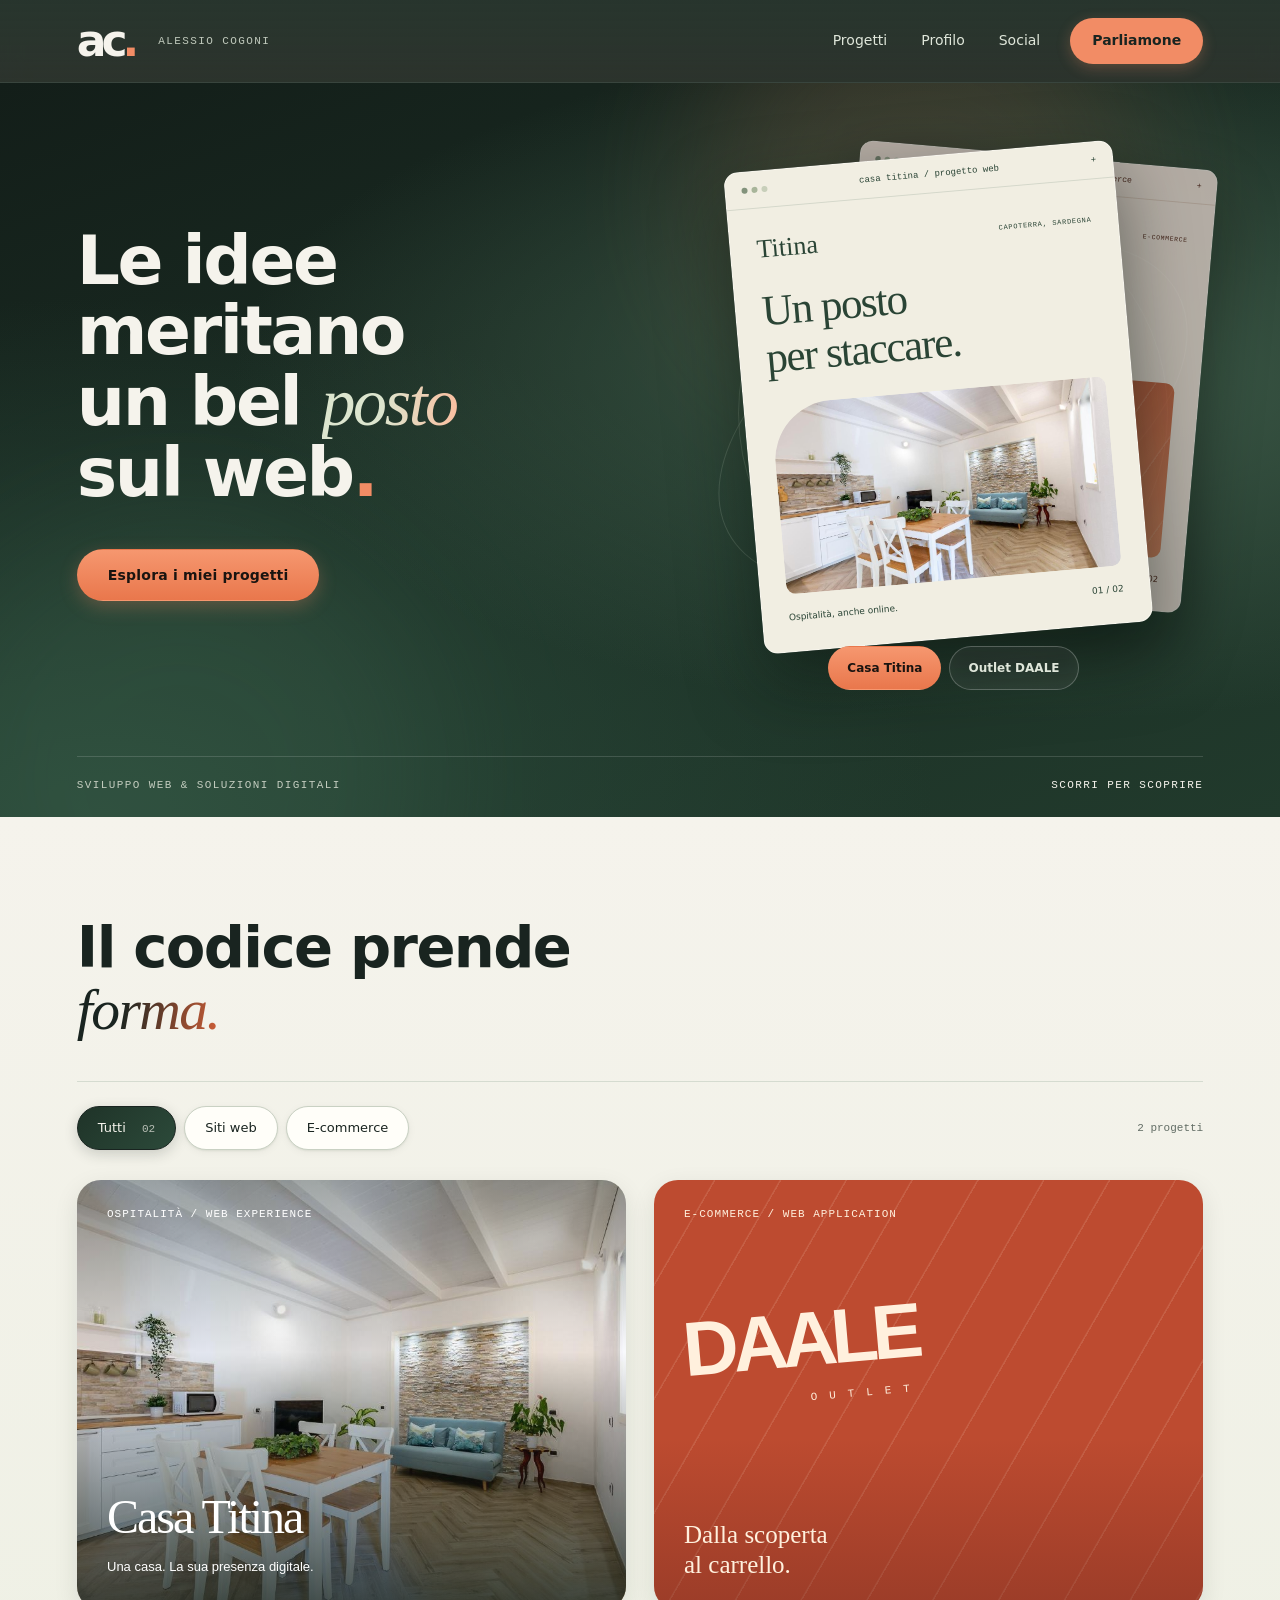
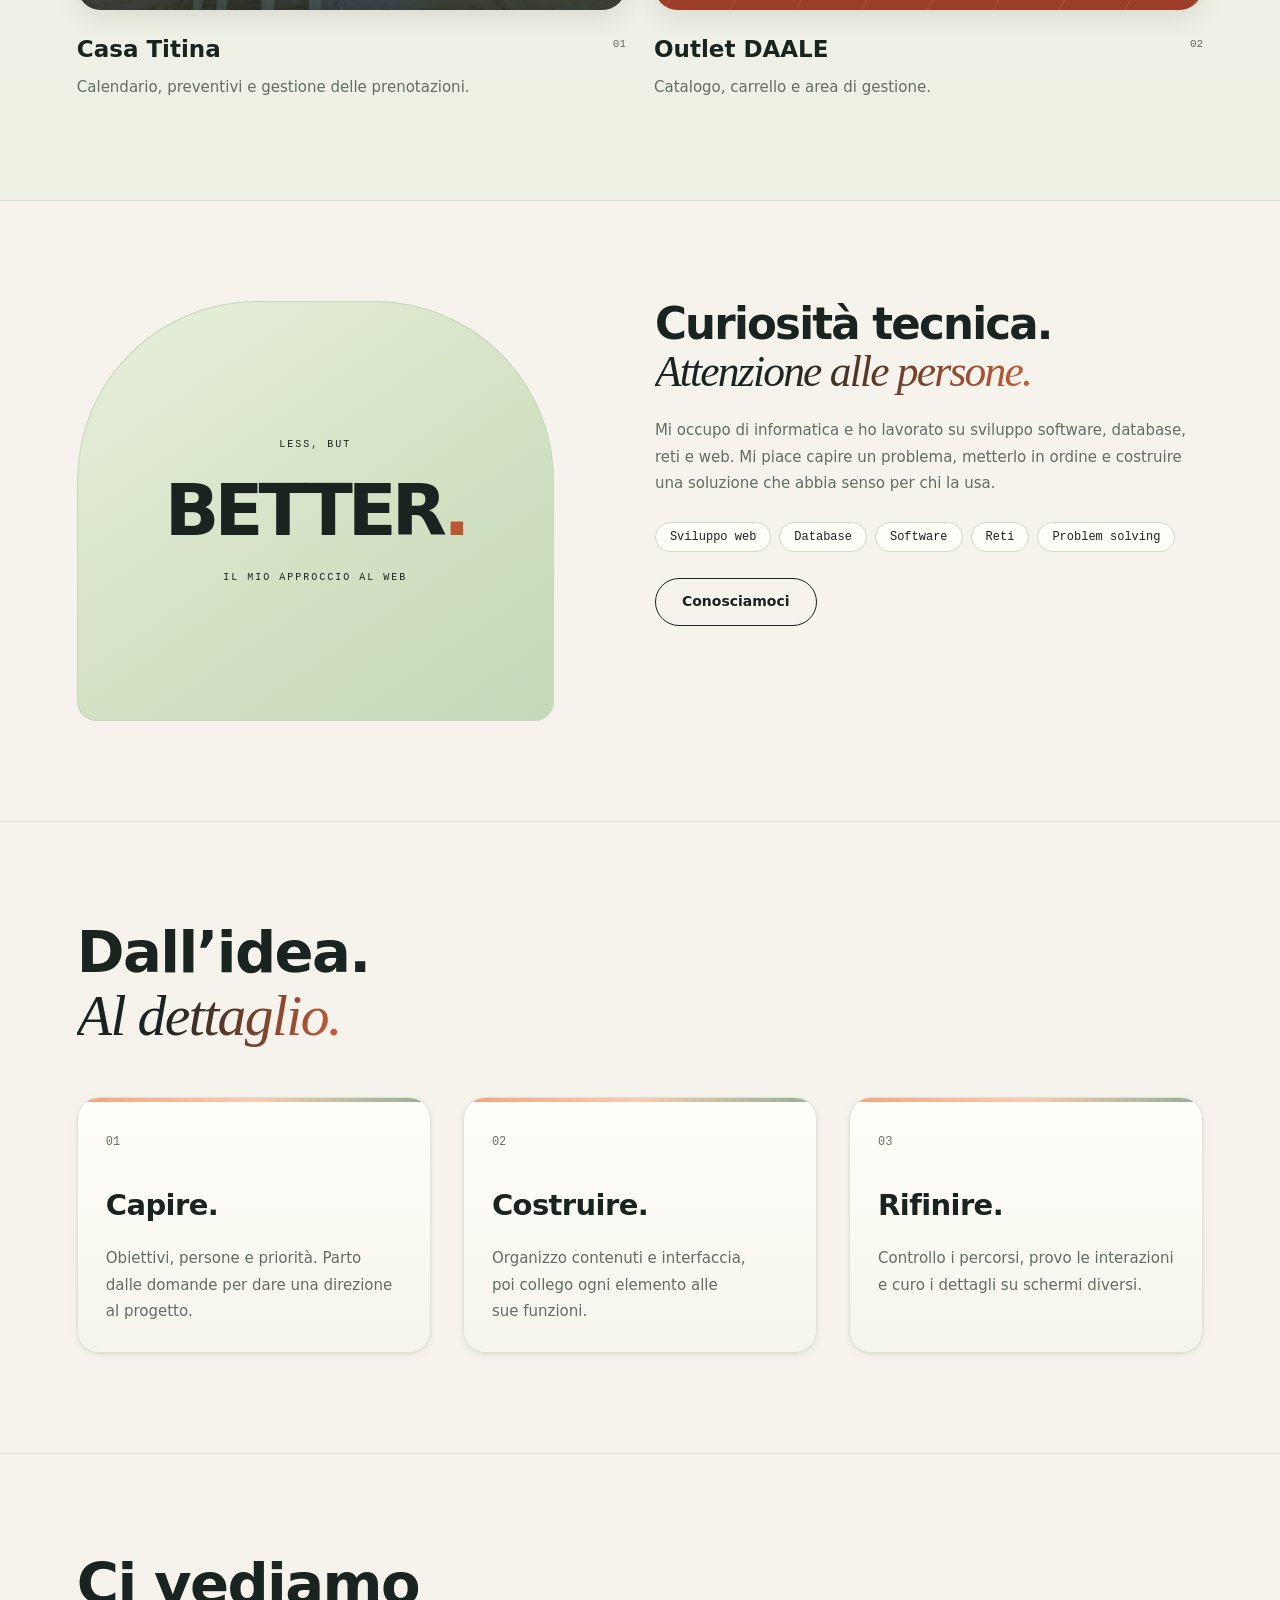
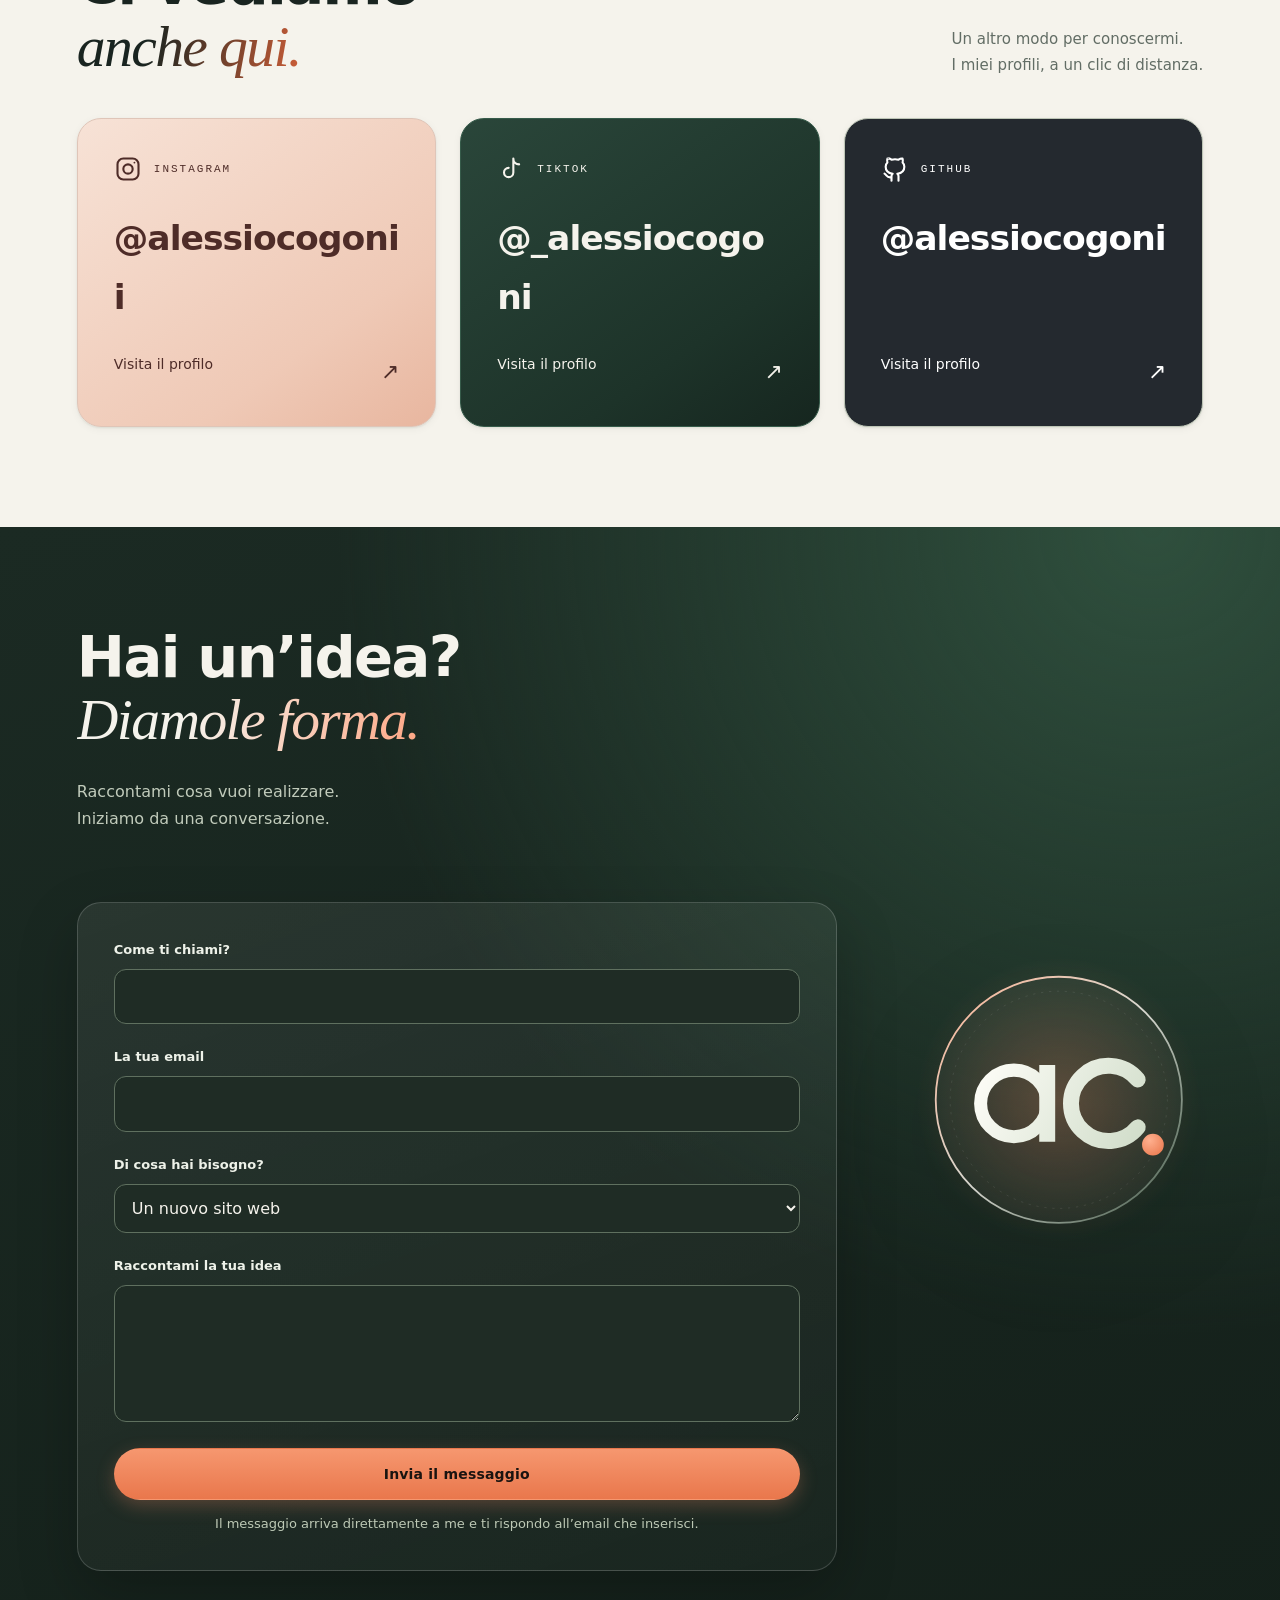
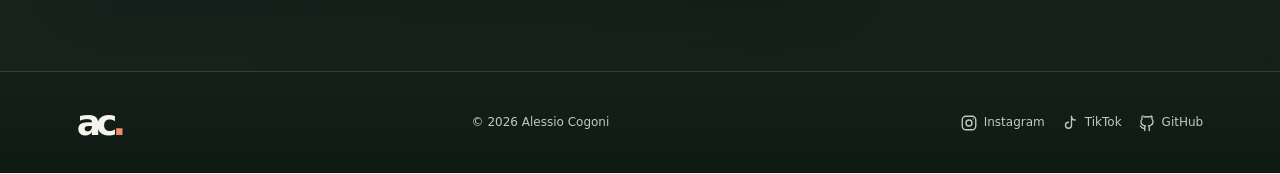
==== commit 0f38a016: "Contatti: rimossi WhatsApp e telefono sopra il form Co-Authored-By: Claude Sonnet 5.5 <noreply@anthr" ====
--- a/index.html
+++ b/index.html
@@ -229,11 +229,6 @@
 <em>Diamole forma.</em>
 </h2>
 <p>Raccontami cosa vuoi realizzare.<br>Iniziamo da una conversazione.</p>
-<div class="contact-actions">
-<a class="button button-outline" href="https://wa.me/393421944222" target="_blank" rel="noopener noreferrer">WhatsApp
-</a>
-<a class="phone-link" href="tel:+393421944222">+39 342 194 4222</a>
-</div>
 </div>
 <form id="contactForm">
 <label for="contactName">Come ti chiami?</label>
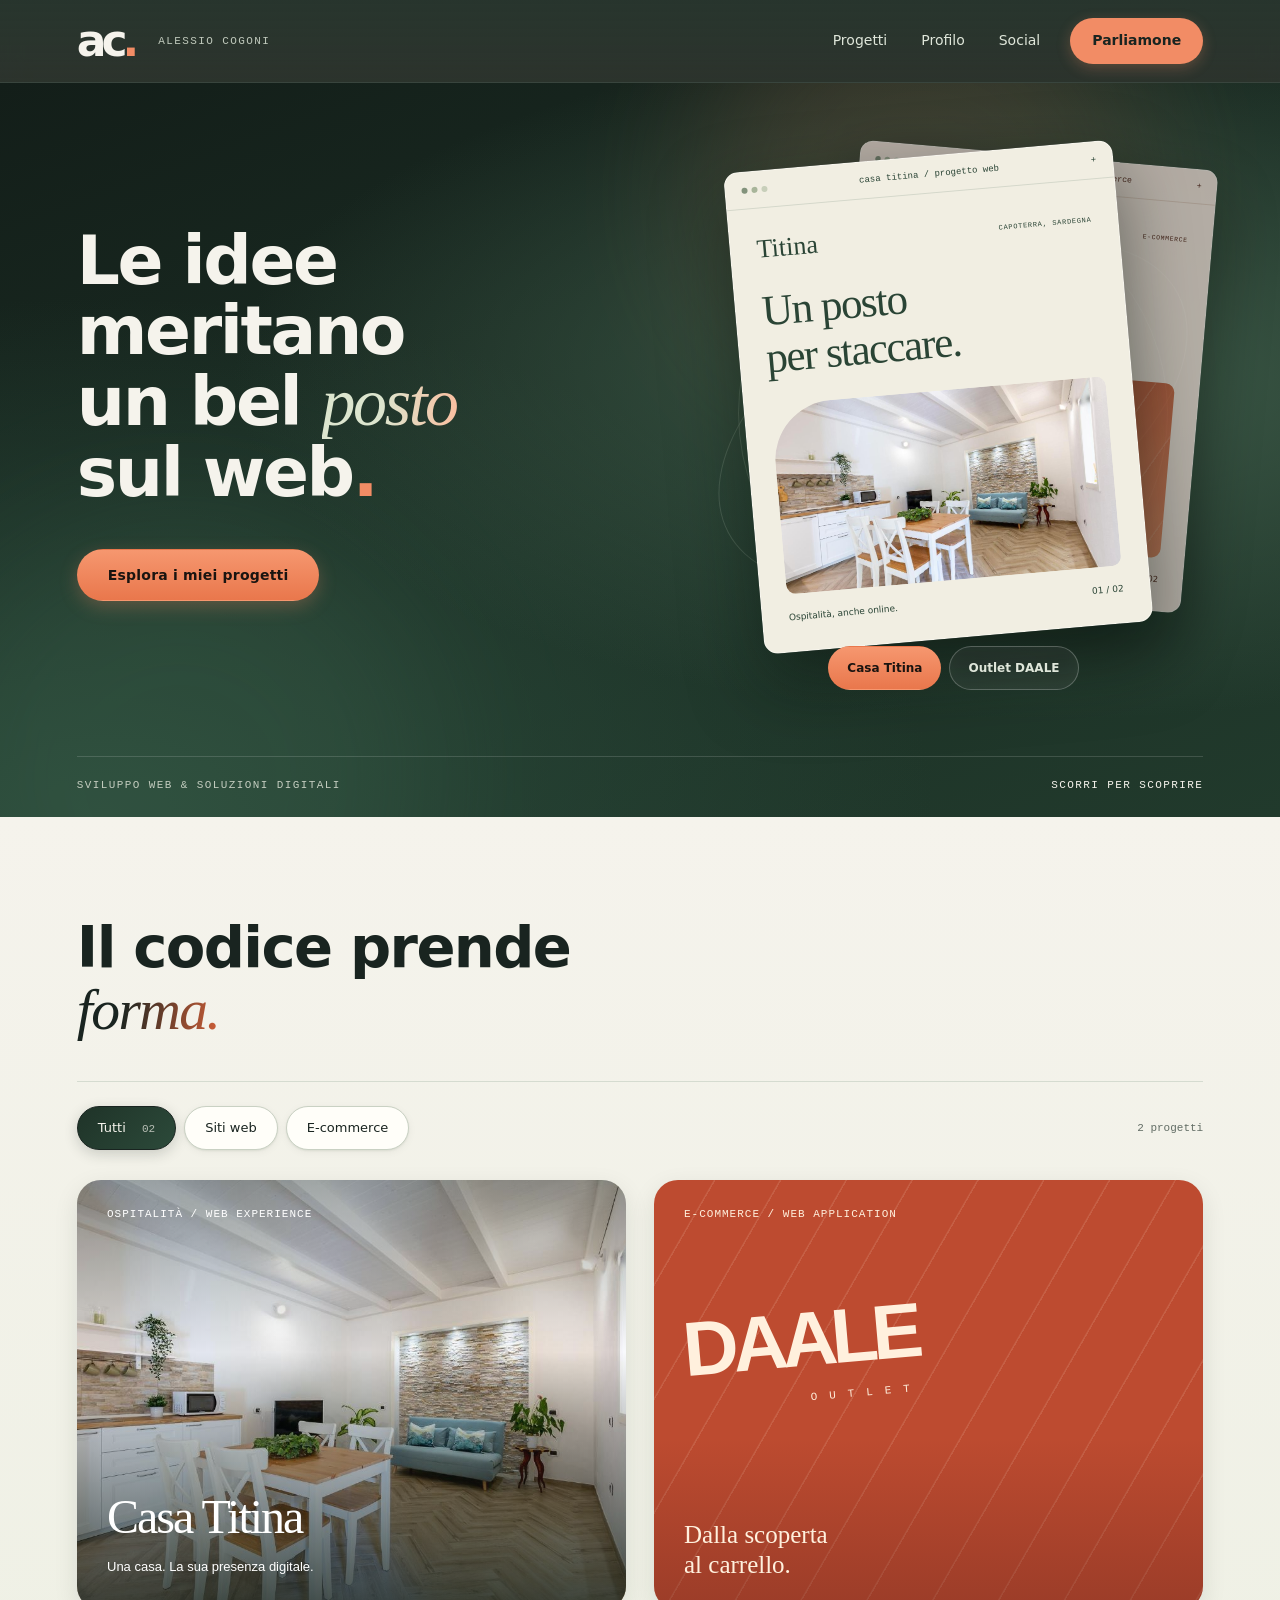
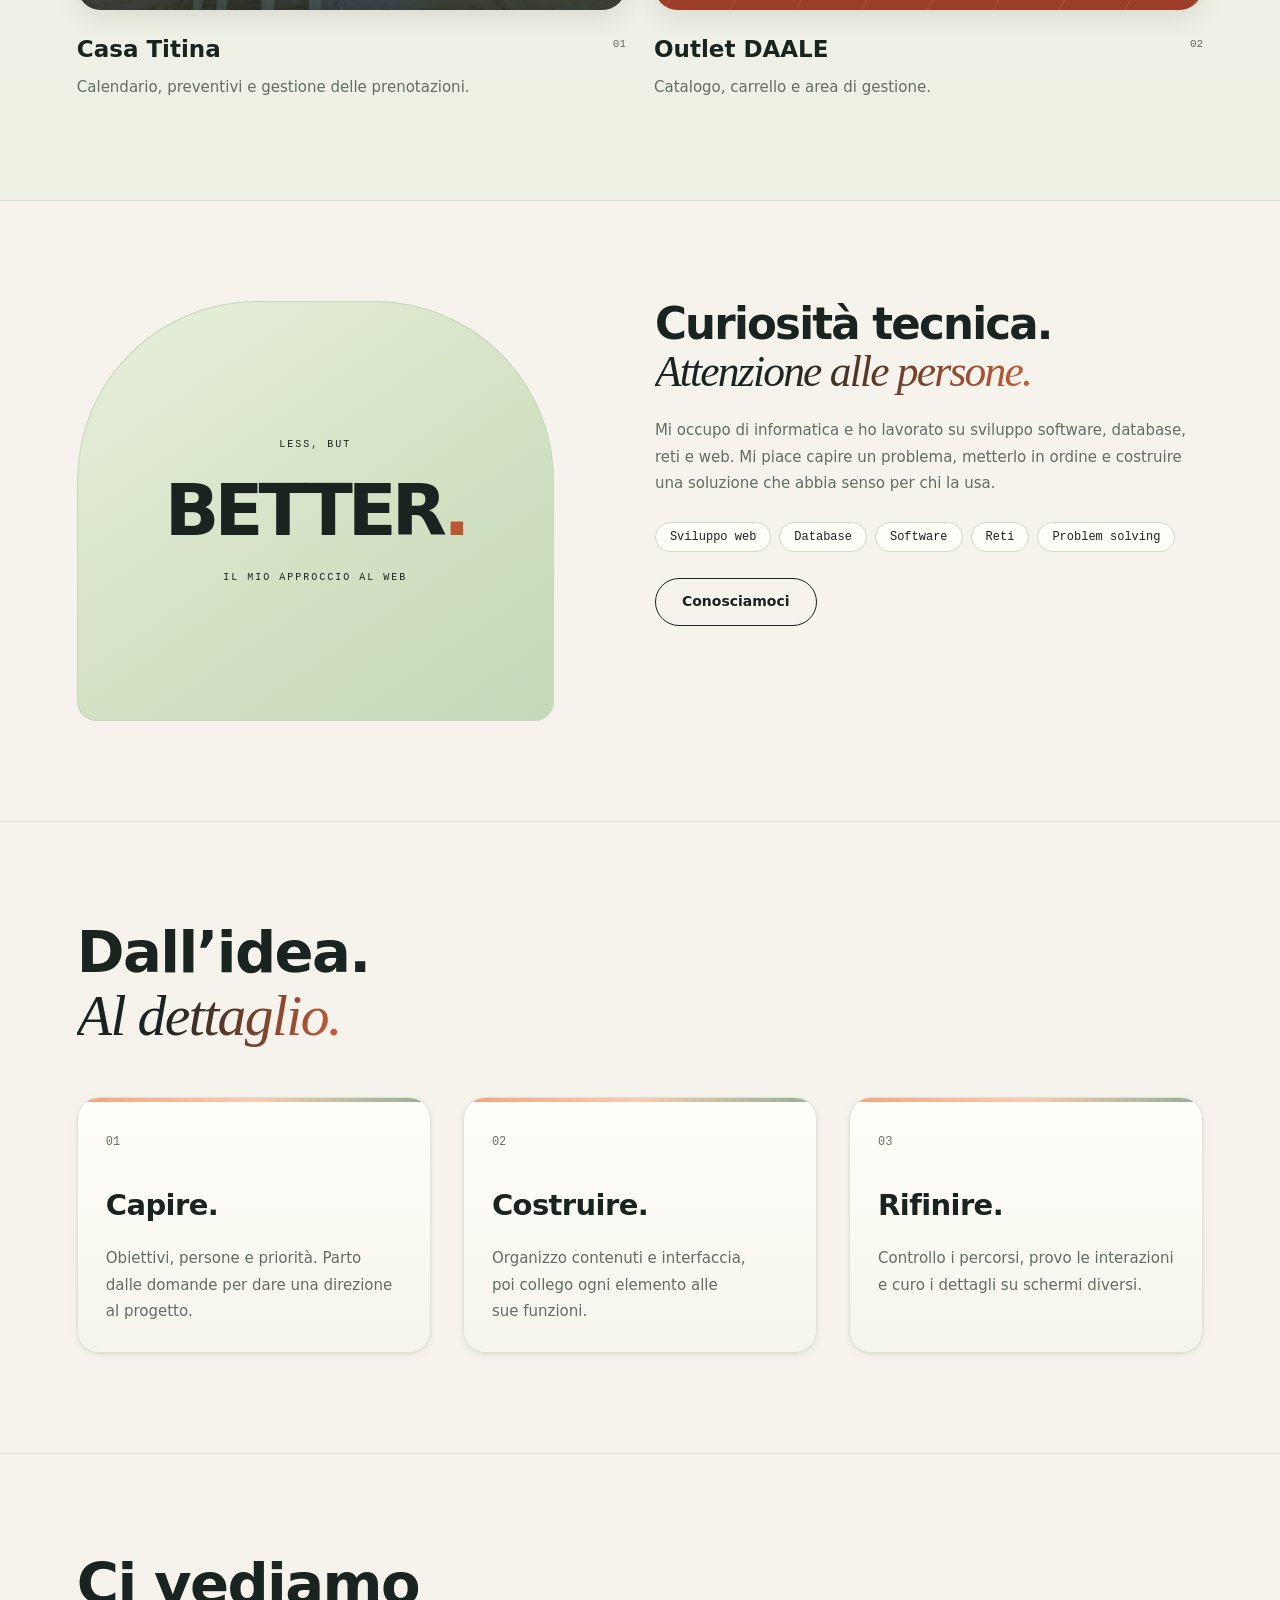
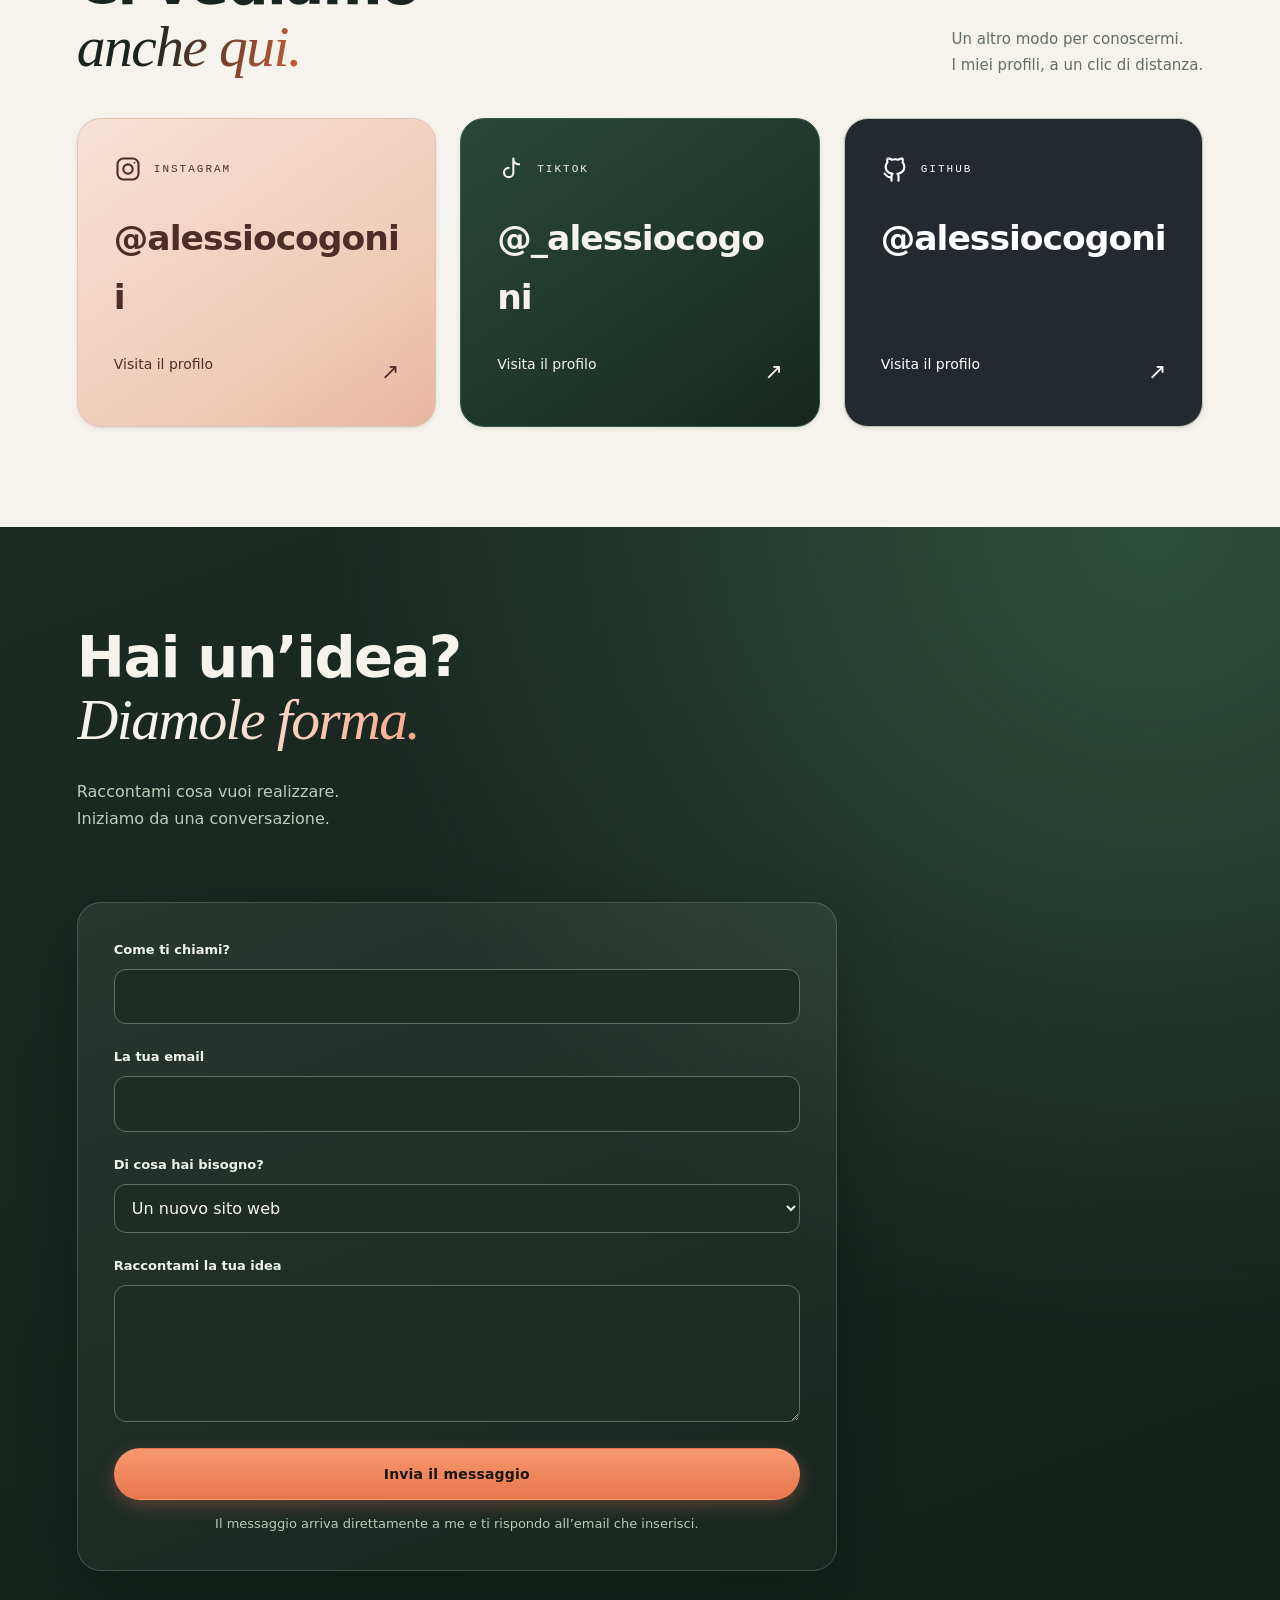
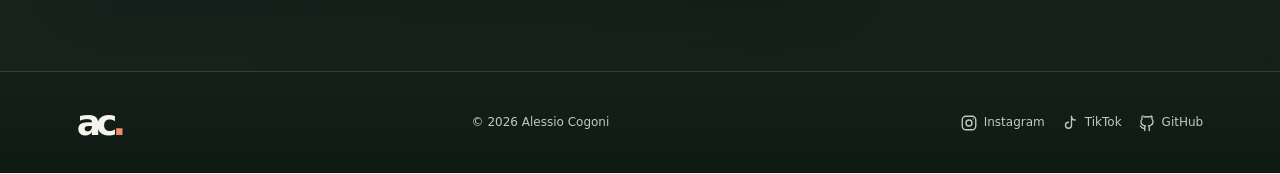
==== commit 63e53a12: "Contatti: rimosso il logo accanto al modulo Co-Authored-By: Claude Sonnet 5.5 <noreply@anthropic.com" ====
--- a/index.html
+++ b/index.html
@@ -249,25 +249,6 @@
 <p id="contactStatus" role="status" aria-live="polite"></p>
 <p class="small-note">Il messaggio arriva direttamente a me e ti rispondo all’email che inserisci.</p>
 </form>
-<div class="contact-logo" role="img" aria-label="Logo di Alessio Cogoni: le lettere a e c con un punto arancione">
-<svg viewBox="0 0 400 400" xmlns="http://www.w3.org/2000/svg" focusable="false" aria-hidden="true">
-<defs>
-<linearGradient id="lgRing" x1="0" y1="0" x2="1" y2="1"><stop offset="0" stop-color="#ffb08f"/><stop offset=".5" stop-color="#f5f3ec" stop-opacity=".85"/><stop offset="1" stop-color="#6f8f78" stop-opacity=".5"/></linearGradient>
-<linearGradient id="lgLetter" gradientUnits="userSpaceOnUse" x1="110" y1="140" x2="340" y2="270"><stop offset="0" stop-color="#fffef9"/><stop offset="1" stop-color="#cfdcc8"/></linearGradient>
-<radialGradient id="lgDot" cx=".35" cy=".3" r=".9"><stop offset="0" stop-color="#ffb08f"/><stop offset="1" stop-color="#e9774c"/></radialGradient>
-<radialGradient id="lgGlow" cx=".5" cy=".5" r=".5"><stop offset="0" stop-color="#f28c65" stop-opacity=".28"/><stop offset="1" stop-color="#f28c65" stop-opacity="0"/></radialGradient>
-</defs>
-<circle cx="200" cy="200" r="196" fill="url(#lgGlow)"/>
-<circle cx="200" cy="200" r="170" fill="#ffffff08" stroke="url(#lgRing)" stroke-width="2.5"/>
-<circle cx="200" cy="200" r="150" fill="none" stroke="#ffffff1f" stroke-width="1" stroke-dasharray="2 9" stroke-linecap="round"/>
-<g transform="translate(-22 0)" fill="none" stroke="url(#lgLetter)" stroke-width="22" stroke-linecap="round" stroke-linejoin="round">
-<circle cx="160" cy="205" r="46" stroke-width="18"/>
-<path d="M206 152V258" stroke-width="22" stroke-linecap="butt"/>
-<path d="M331 172A52 52 0 1 0 331 238"/>
-</g>
-<circle cx="330" cy="262" r="15" fill="url(#lgDot)"/>
-</svg>
-</div>
 </section>
 </main>
 <footer>
--- a/style.css
+++ b/style.css
@@ -373,13 +373,3 @@
   .contact-actions .button { width: 100%; }
   .phone-link { text-align: center; }
 }
-
-/* Logo accanto al modulo (solo schermi larghi) */
-.contact-logo { display: none; }
-@media (min-width: 1001px) {
-  .contact { grid-template-columns: minmax(0, 760px) minmax(0, 1fr); column-gap: clamp(40px, 6vw, 110px); row-gap: 44px; }
-  .contact-intro { grid-column: 1; grid-row: 1; }
-  .contact form { grid-column: 1; grid-row: 2; }
-  .contact-logo { display: flex; grid-column: 2; grid-row: 1 / 3; align-self: center; justify-self: center; width: min(100%, 440px); filter: drop-shadow(0 30px 50px #00000055); }
-  .contact-logo svg { width: 100%; height: auto; display: block; }
-}
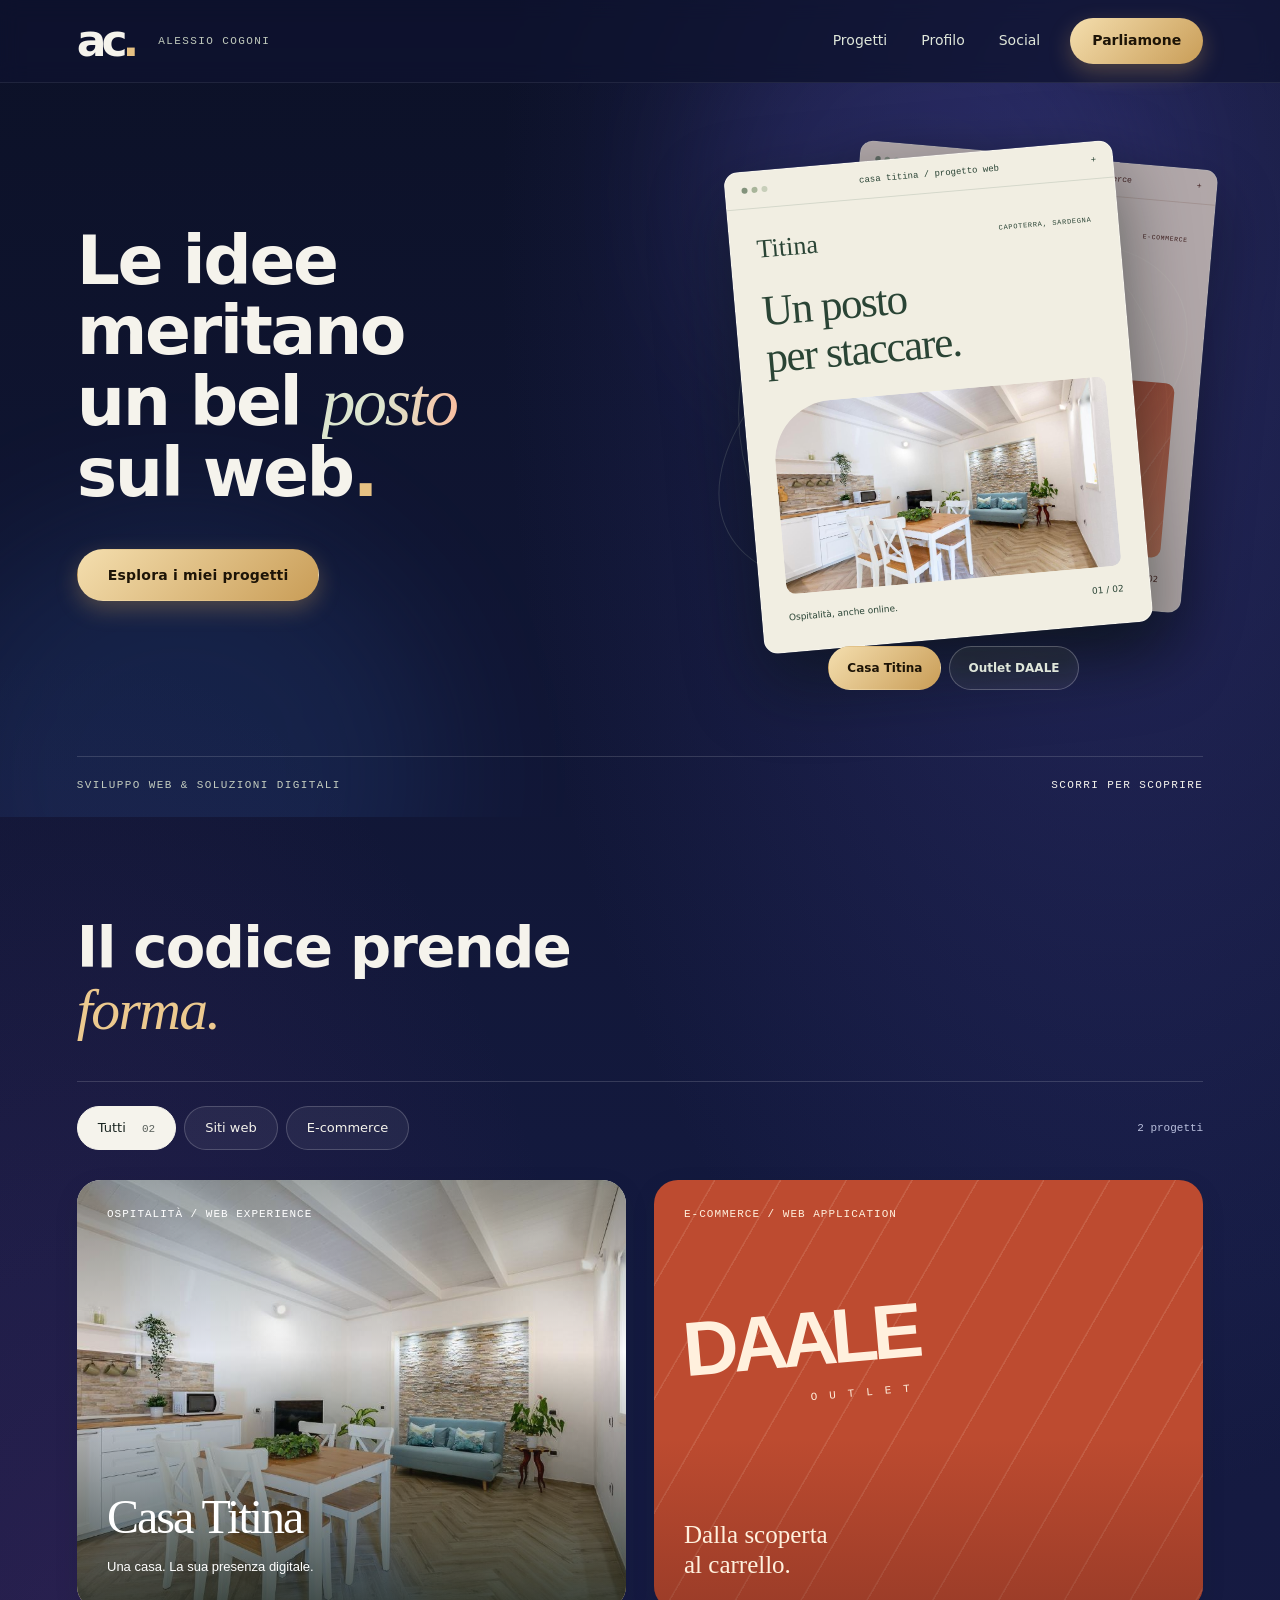
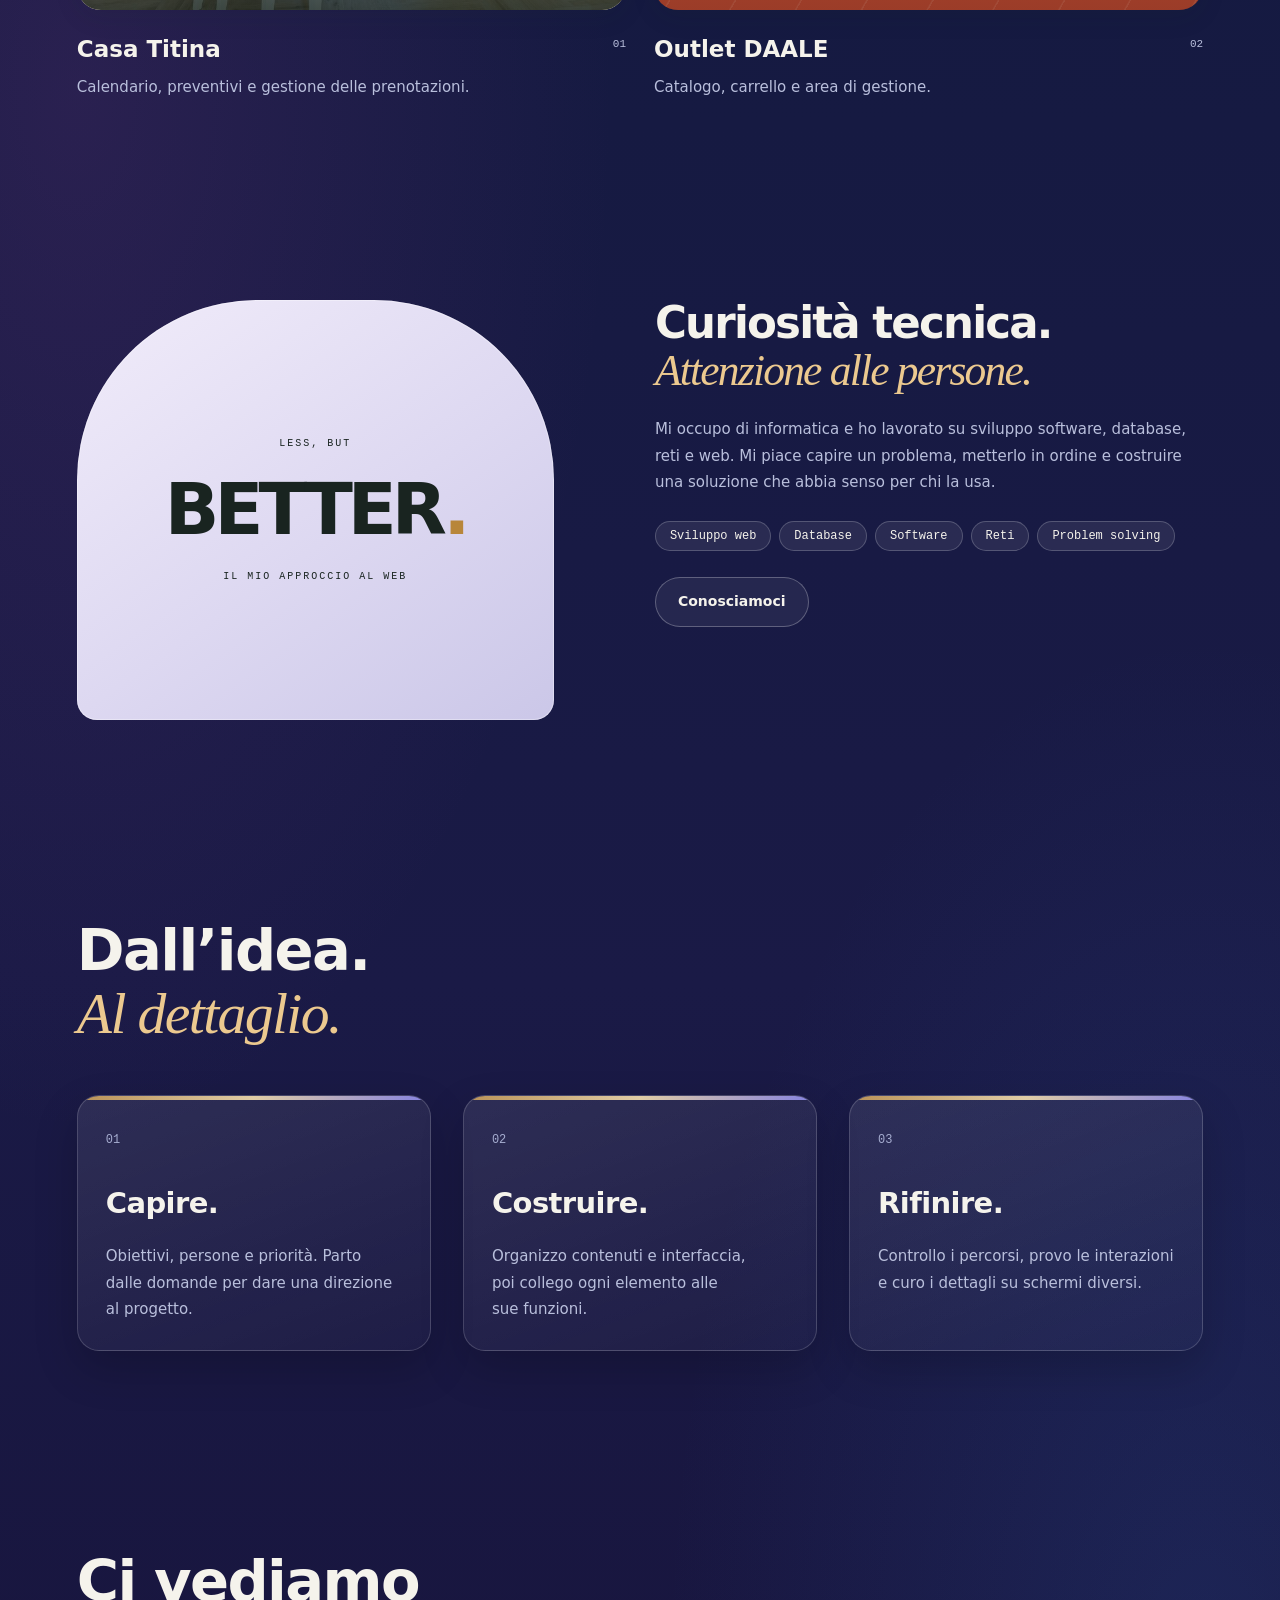
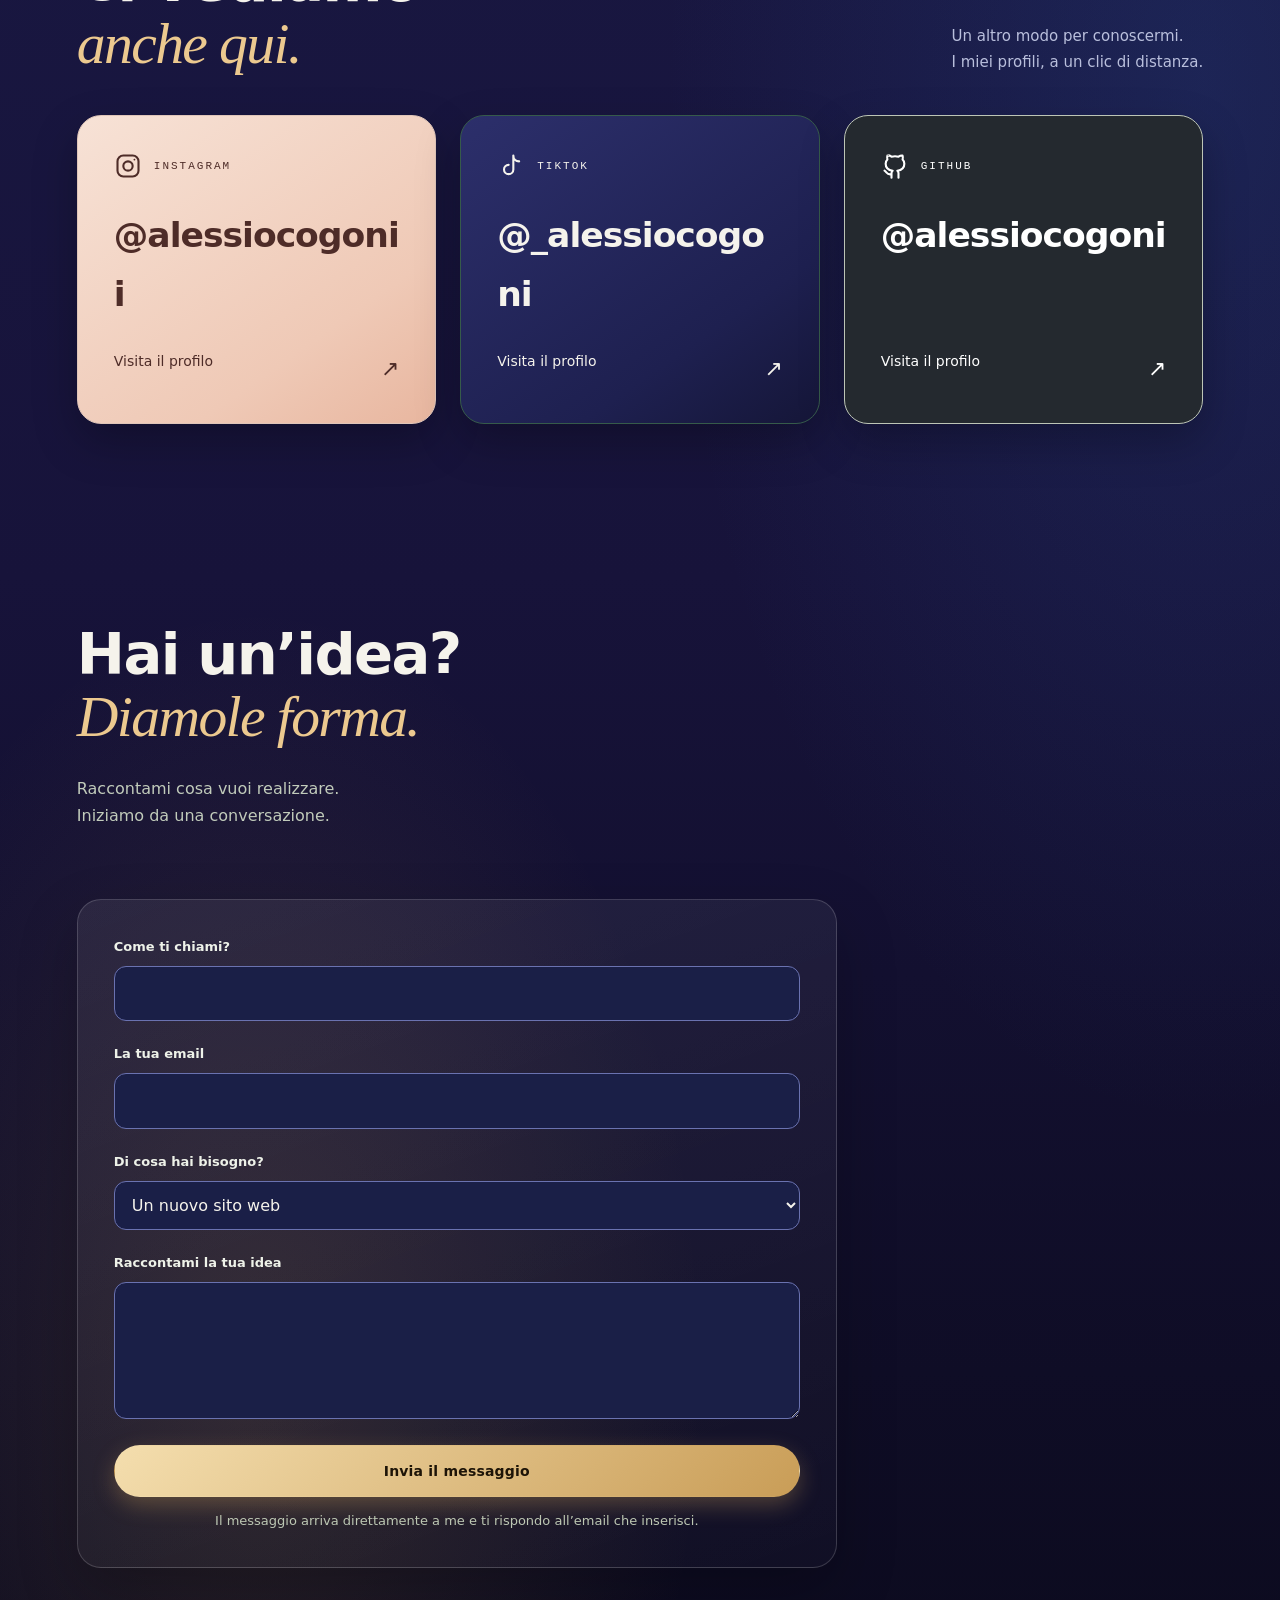
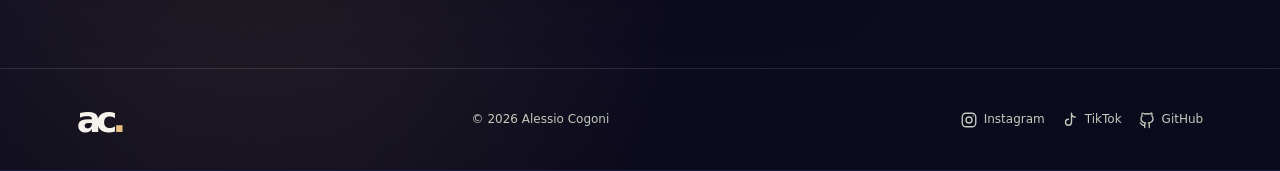
==== commit c11751de: "Backend Python (Flask) e applicazione di gestione dei dati dei siti; i siti inoltrano i dati quando " ====
--- a/index.html
+++ b/index.html
@@ -11,6 +11,7 @@
 <link rel="stylesheet" href="animazioni.css">
 <script>if(!matchMedia('(prefers-reduced-motion: reduce)').matches)document.documentElement.classList.add('anim')</script>
 <script src="animazioni.js" defer></script>
+<script src="api-config.js"></script>
 <script src="portfolio.js" defer>
 </script>
 <style>
--- a/animazioni.css
+++ b/animazioni.css
@@ -218,3 +218,99 @@
 .hero h1 + .button { margin-top: 40px; }
 @media (max-width: 1000px) { .hero-grid { padding: 56px 0 72px; } }
 @media (max-width: 700px) { .hero-grid { padding: 40px 0 64px; gap: 36px; } }
+
+/* ==========================================================
+   Sfondo continuo a gradienti per tutta la pagina + bottoni verde menta
+   (in fondo al file: ha la precedenza sulle regole precedenti)
+   ========================================================== */
+:root { --mint: #f4deae; --mint-strong: #c99d57; --mint-ink: #1d1407; }
+body { background: #f3f1e6; }
+
+/* Un unico gradiente per tutta la lunghezza della pagina */
+body {
+  color: var(--paper);
+  background:
+    radial-gradient(ellipse 70% 38% at 85% 6%, #3f7a5f55 0, transparent 70%),
+    radial-gradient(ellipse 60% 30% at 8% 38%, #2f6b5238 0, transparent 70%),
+    radial-gradient(ellipse 60% 30% at 92% 72%, #2f6b5238 0, transparent 70%),
+    linear-gradient(180deg, #213f31 0%, #1a2e24 28%, #15251d 60%, #101b15 100%);
+  background-color: #15251d;
+}
+.topbar, .hero, .work, .about, .process, .social-section, .contact, footer { background: transparent; }
+.topbar { background: #16251d99; backdrop-filter: blur(10px); -webkit-backdrop-filter: blur(10px); }
+.topbar.is-scrolled { background: #16251df2; }
+.hero::before, .hero::after { opacity: .55; }
+.work, .about, .process, .social-section { --muted: #b4c2b1; --line: #ffffff26; color: var(--paper); }
+.work { padding-top: 100px; }
+.about { border-block: 0; }
+.social-section { border-top: 0; }
+footer { border-top: 1px solid #ffffff1c; }
+dialog { --muted: #626d65; --line: #d5dbd0; color: var(--ink); }
+
+.filter { background: #ffffff0f; border-color: #ffffff30; color: var(--paper); box-shadow: none; }
+.filter:hover:not(.active) { background: #ffffff1f; border-color: #ffffff66; }
+.filter.active { background: var(--paper); color: var(--ink); border-color: var(--paper); box-shadow: none; }
+.contact h2 em, .section-heading h2 em, h2 em { background-image: none; -webkit-text-fill-color: currentColor; color: #ffb08f; animation: none; }
+.process-grid article { background: linear-gradient(160deg, #ffffff17, #ffffff06); border-color: #ffffff2b; box-shadow: 0 18px 44px #00000030; }
+.process-grid article > span { color: #9db29f; }
+.process-grid h3 { color: var(--paper); }
+.process-grid article::before { background: linear-gradient(90deg, #c99d57, #f4deae, #fbeacb); }
+.about .eyebrow, .work .eyebrow, .process .eyebrow { color: #b4c2b1; }
+.about-mark { color: var(--ink); }
+.skills span { background: #ffffff14; border-color: #ffffff33; color: var(--paper); }
+.about .text-link { background: #ffffff0f; color: var(--paper); border: 1px solid #ffffff44; border-radius: 30px; padding: 12px 22px; box-shadow: none; }
+.about .text-link:hover { background: #ffffff22; color: var(--paper); border-color: #ffffff88; transform: none; box-shadow: none; }
+.about .button-outline, .work .button-outline { background: #ffffff0f; border-color: #ffffff40; color: var(--paper); }
+.social-card { box-shadow: 0 18px 44px #00000040; }
+
+/* Bottoni: verde menta al posto dell'arancione */
+.button-orange, .topbar nav .nav-contact {
+  background: linear-gradient(135deg, var(--mint), var(--mint-strong)); color: var(--mint-ink);
+  box-shadow: 0 8px 22px #c99d5755;
+}
+.button-orange:hover, .topbar nav .nav-contact:hover {
+  background: linear-gradient(135deg, #fbebc6, #d9ae68); color: var(--mint-ink);
+  box-shadow: 0 12px 30px #c99d5777;
+}
+.showcase .project-window::after { background: linear-gradient(135deg, var(--mint), var(--mint-strong)); color: var(--mint-ink); box-shadow: 0 10px 24px #c99d5766; }
+.showcase-dot.is-active { background: linear-gradient(135deg, var(--mint), var(--mint-strong)); color: var(--mint-ink); }
+.scroll-progress { background: linear-gradient(90deg, #c99d57, #f4deae 55%, #fbeacb); box-shadow: 0 0 12px #c99d57aa; }
+.contact input:focus, .contact select:focus, .contact textarea:focus { border-color: var(--mint); box-shadow: 0 0 0 4px #f4deae33; }
+#contactStatus[data-state="ok"] { border-color: var(--mint); }
+
+/* Bottoni senza movimento: niente riflesso, niente pulsazione, niente sollevamento */
+.button::before { display: none; }
+.button:hover, .button:active, .topbar nav .nav-contact:hover { transform: none; }
+html.anim .hero h1 + .button { animation: rise .9s var(--ease) .38s both; }
+
+/* ==========================================================
+   Tema notte: blu notte, indaco e champagne (sostituisce il verde)
+   ========================================================== */
+:root { --orange: #e6c183; --orange-strong: #c99d57; }
+body {
+  background:
+    radial-gradient(ellipse 70% 36% at 88% 5%, #4a48a85c 0, transparent 70%),
+    radial-gradient(ellipse 60% 30% at 6% 34%, #7a3a8a33 0, transparent 70%),
+    radial-gradient(ellipse 60% 30% at 94% 66%, #2f5fb033 0, transparent 70%),
+    radial-gradient(ellipse 50% 22% at 20% 92%, #c99d5226 0, transparent 70%),
+    linear-gradient(180deg, #0c1127 0%, #141a40 26%, #1a1a46 52%, #17133a 76%, #0b0a1c 100%);
+  background-color: #141a40;
+}
+.topbar { background: #0e1330a6; }
+.topbar.is-scrolled { background: #0d1229f2; }
+.hero::before { background: #5b57c455; }
+.hero::after { background: #3b6fc044; }
+.work, .about, .process, .social-section { --muted: #b9bfdc; }
+.about-mark { background: linear-gradient(145deg, #f1ecfa 0%, #ddd8f1 55%, #cbc7e8 100%); box-shadow: inset 0 0 0 1px #ffffff55; }
+.about-mark strong span { color: #b8863a; }
+.process-grid article > span { color: #a6add0; }
+.process-grid article::before { background: linear-gradient(90deg, #c99d57, #f4deae, #8f8cf0); }
+.tiktok-card { background: linear-gradient(145deg, #2c2f6b, #1e2050 70%, #151638); }
+.github-card { background: linear-gradient(145deg, #2a2d44, #1b1d2e 70%, #121320); }
+.contact input, .contact select, .contact textarea { background: #1a1f47; border-color: #6a72b0; }
+.contact input:hover, .contact select:hover, .contact textarea:hover { border-color: #9aa2d8; }
+.contact input:focus, .contact select:focus, .contact textarea:focus { background: #1f2552; border-color: var(--mint); box-shadow: 0 0 0 4px #f4deae33; }
+.contact h2 em, .section-heading h2 em, h2 em { color: #ecc98f; }
+footer { border-top: 1px solid #ffffff1c; }
+.scroll-progress { background: linear-gradient(90deg, #8f8cf0, #f4deae 60%, #fbeacb); box-shadow: 0 0 12px #c99d57aa; }
+.button-outline:hover, .about .text-link:hover { border-color: #f4deae99; }
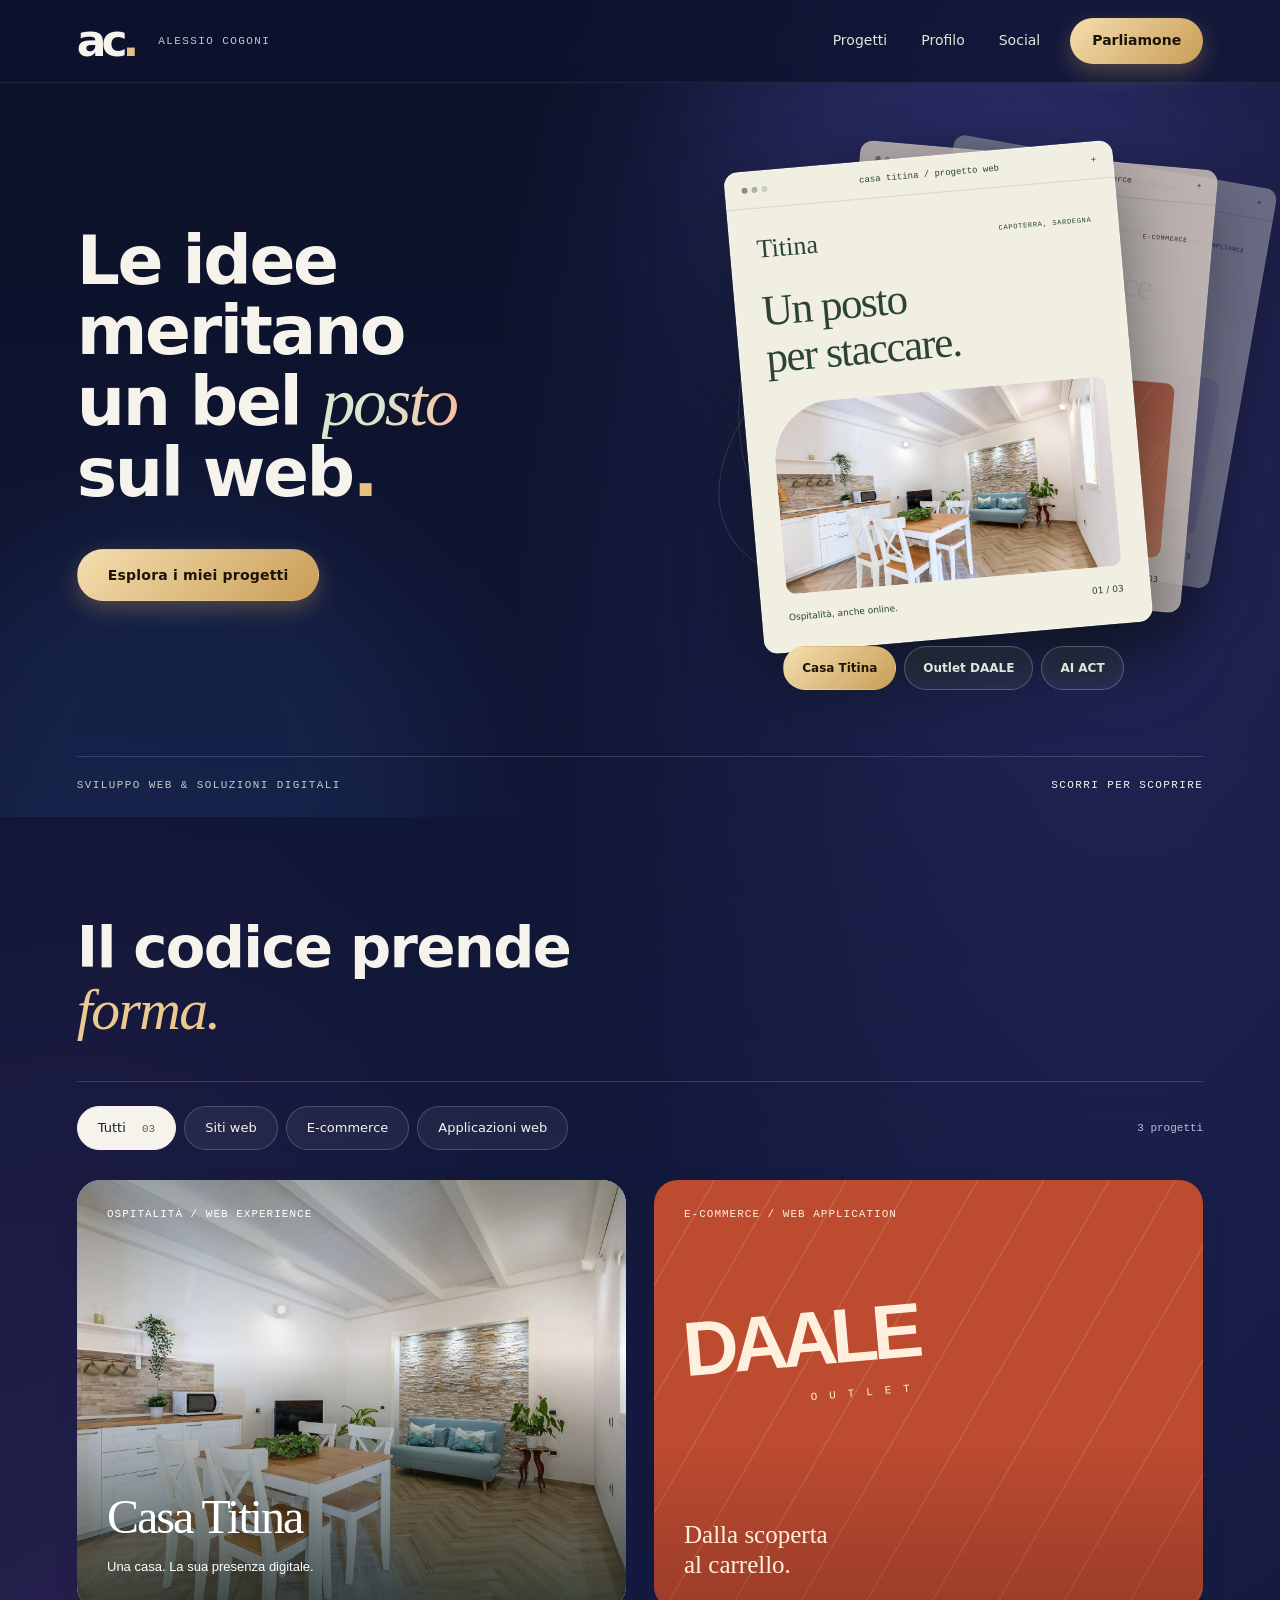
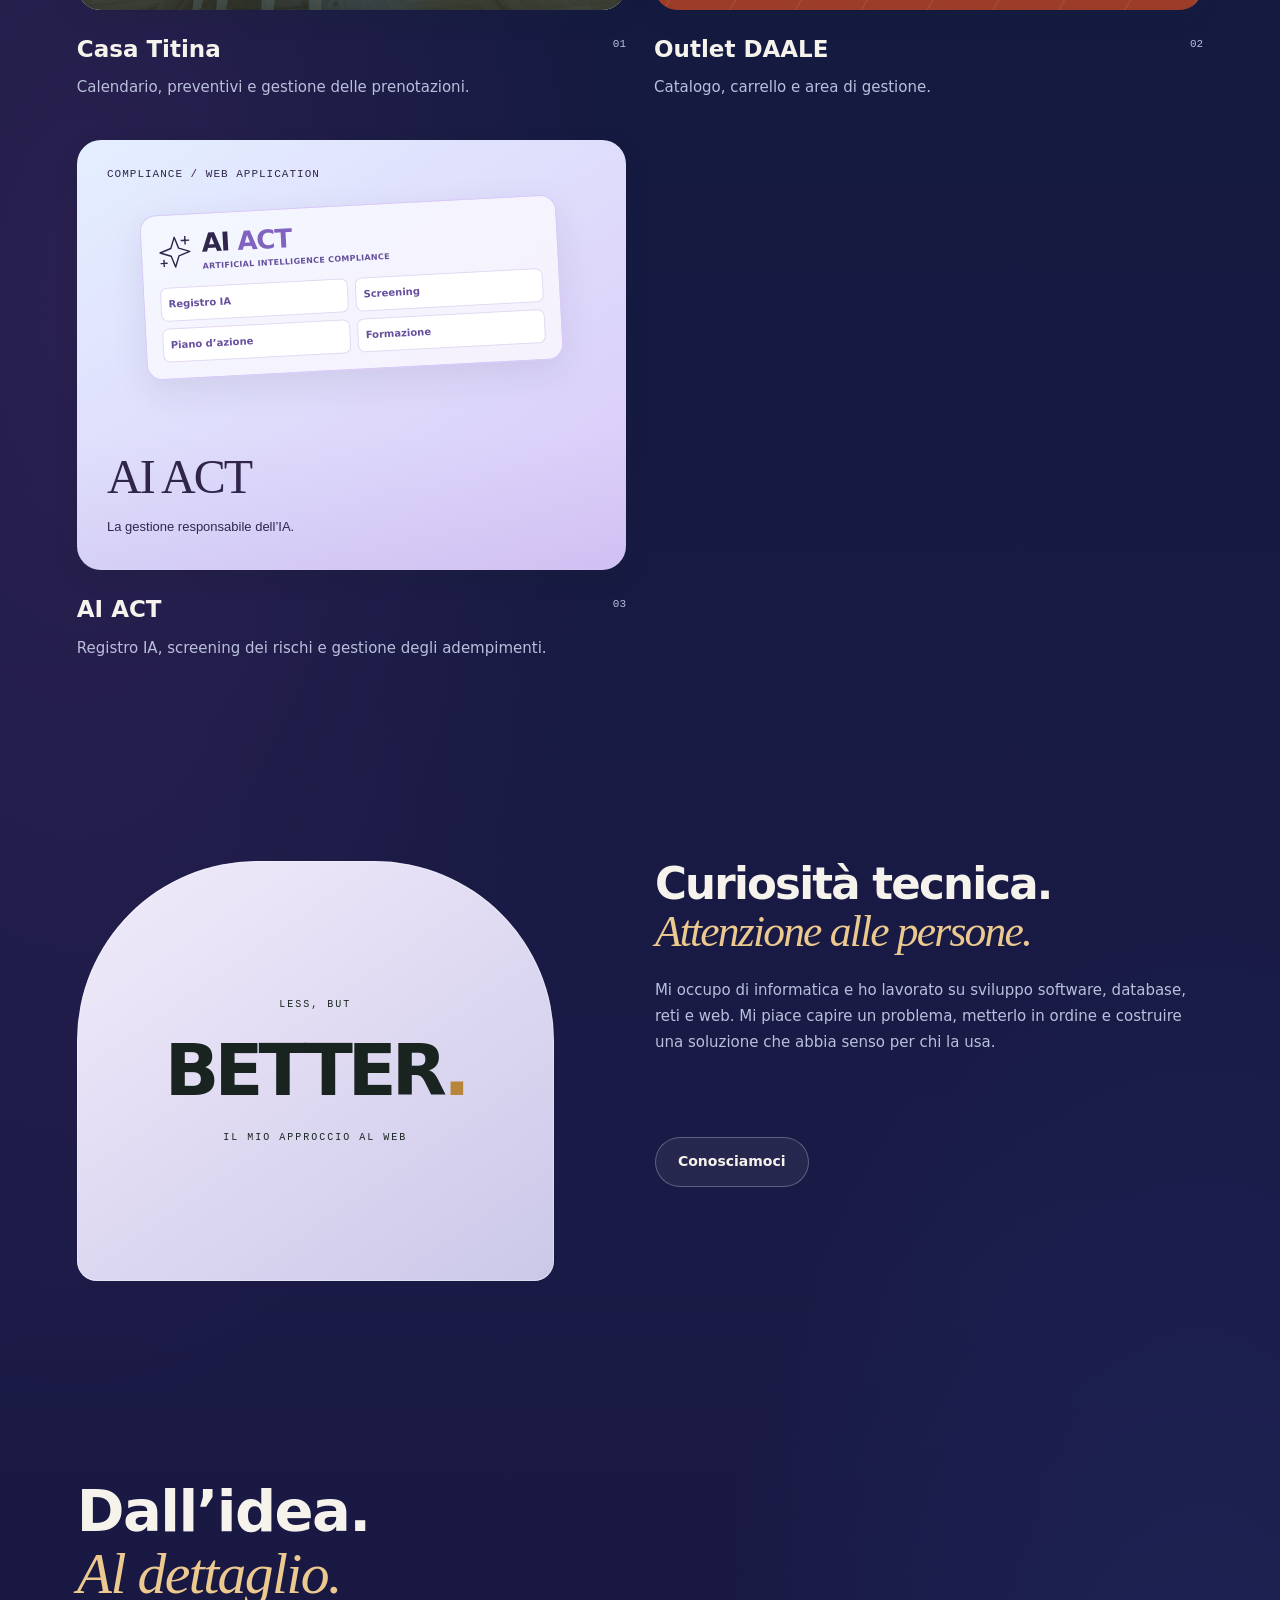
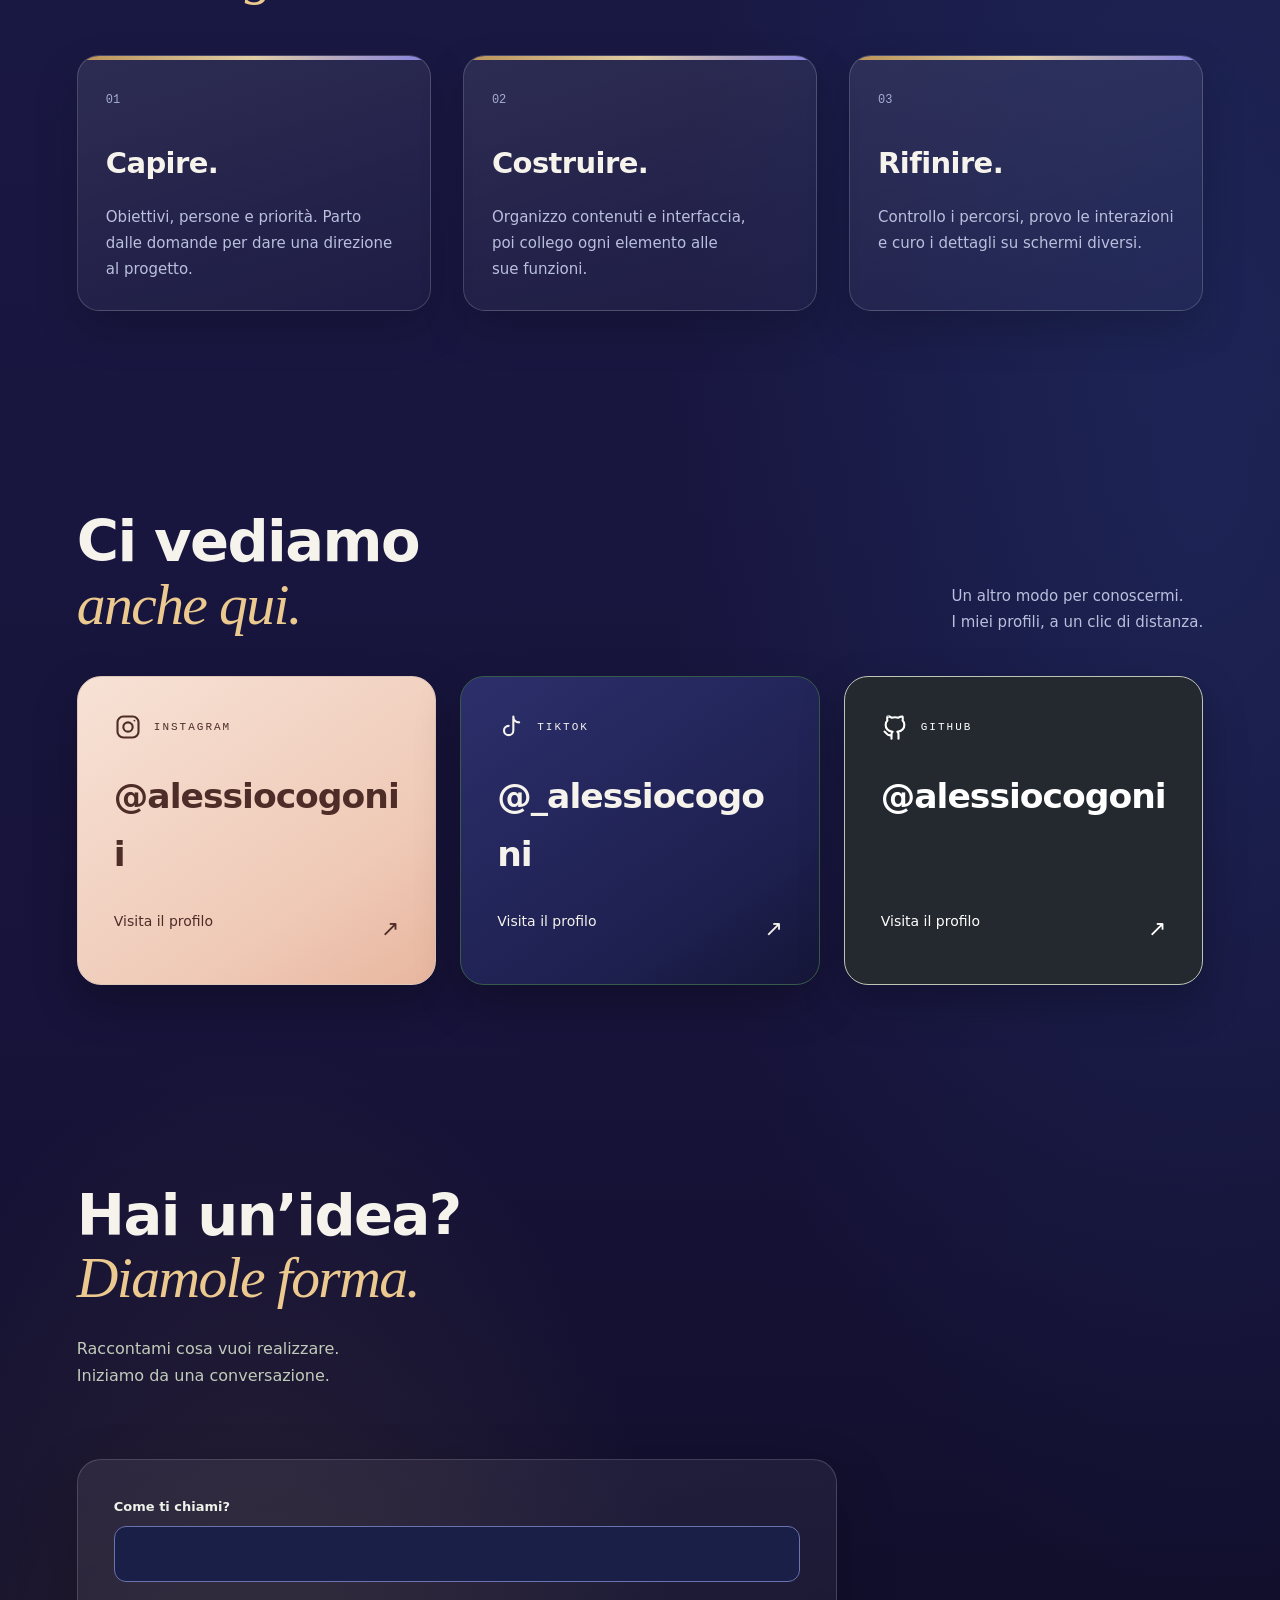
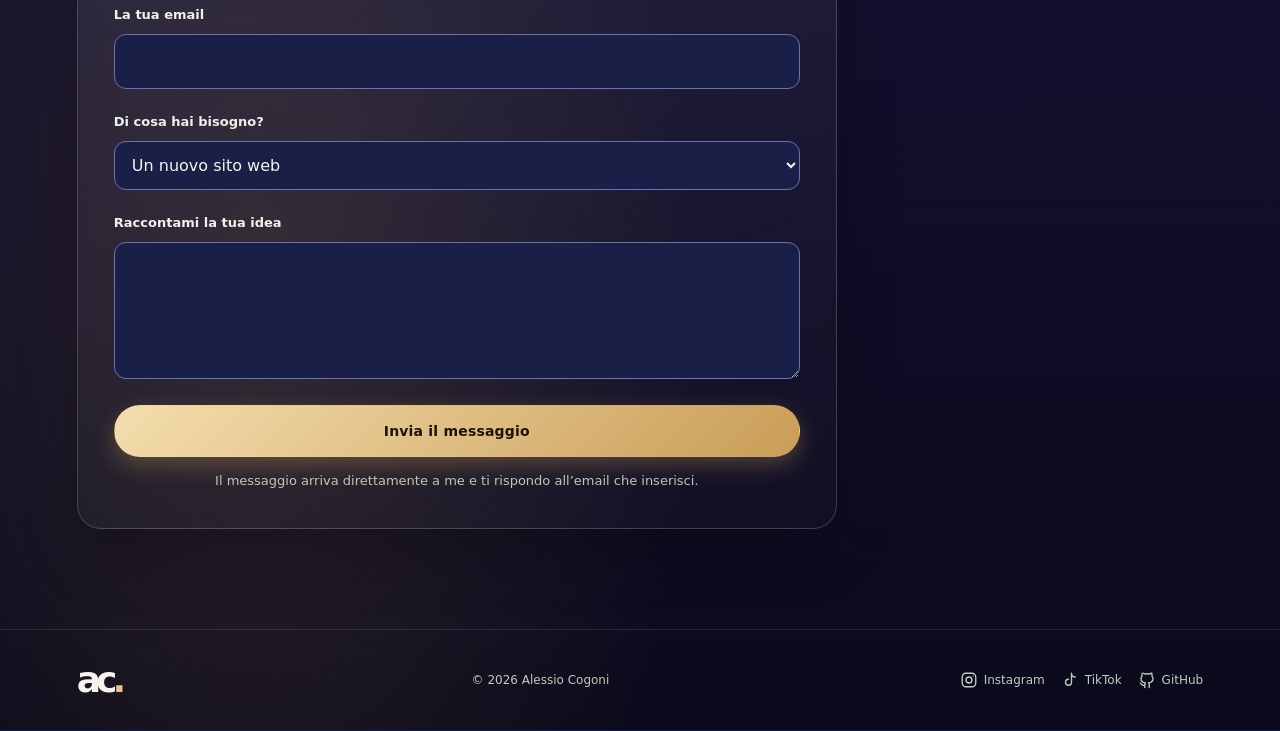
==== commit d363120e: "Add AI ACT project to portfolio: index.html" ====
--- a/index.html
+++ b/index.html
@@ -7,12 +7,11 @@
 <meta name="theme-color" content="#171919">
 <title>Alessio Cogoni — Web Developer & Portfolio</title>
 <link rel="icon" href="favicon.svg" type="image/svg+xml">
-<link rel="stylesheet" href="style.css">
-<link rel="stylesheet" href="animazioni.css">
+<link rel="stylesheet" href="style.css?v=ai-act-portfolio">
+<link rel="stylesheet" href="animazioni.css?v=ai-act-portfolio">
 <script>if(!matchMedia('(prefers-reduced-motion: reduce)').matches)document.documentElement.classList.add('anim')</script>
 <script src="animazioni.js" defer></script>
-<script src="api-config.js"></script>
-<script src="portfolio.js" defer>
+<script src="portfolio.js?v=ai-act-portfolio" defer>
 </script>
 <style>
 .social-grid {grid-template-columns:repeat(3,minmax(0,1fr))}
@@ -50,7 +49,7 @@
 <a class="button button-orange" href="#progetti">Esplora i miei progetti
 </a>
 </div>
-<div class="hero-art" aria-label="Composizione grafica del progetto Casa Titina">
+<div class="hero-art" aria-label="Vetrina dei progetti in evidenza">
 <div class="orbit orbit-one">
 </div>
 <div class="orbit orbit-two">
@@ -72,7 +71,7 @@
 <img src="img/casa-titina-attuale.jpg" alt="Soggiorno di Casa Titina" width="640" height="420" fetchpriority="high">
 <div class="window-bottom">
 <span>Ospitalità, anche online.</span>
-<span>01 / 02</span>
+<span>01 / 03</span>
 </div>
 </div>
 </a>
@@ -90,14 +89,23 @@
 <div class="window-visual" aria-hidden="true"><b>DAALE</b><i>OUTLET</i></div>
 <div class="window-bottom">
 <span>Catalogo, carrello e area di gestione.</span>
-<span>02 / 02</span>
-</div>
-</div>
-</a>
+<span>02 / 03</span>
+</div>
+</div>
+</a>
+<a class="project-window showcase-card" data-demo="ai-act" data-name="AI ACT" href="https://alessiocogoni.github.io/ai-act/" aria-label="Entra nel progetto AI ACT">
+<div class="window-toolbar"><span class="window-dots" aria-hidden="true"></span><span>ai act / web application</span><span aria-hidden="true">+</span></div>
+<div class="window-body">
+<div class="mini-brand">AI ACT<span>ARTIFICIAL INTELLIGENCE COMPLIANCE</span></div>
+<h2>La compliance<br>prende forma.</h2>
+<span class="ai-preview" aria-hidden="true"><span class="ai-preview-head"><svg viewBox="0 0 48 48" fill="none" stroke="currentColor" stroke-width="2" stroke-linejoin="round" aria-hidden="true"><path d="M24 3l5.5 15.5L45 24l-15.5 5.5L24 45l-5.5-15.5L3 24l15.5-5.5L24 3Z"/><path d="M39 2v12M33 8h12M8 34v10m-5-5h10"/></svg><span>AI <b>ACT</b><small>ARTIFICIAL INTELLIGENCE COMPLIANCE</small></span></span><span class="ai-preview-grid"><span>Registro IA</span><span>Screening</span><span>Piano d’azione</span><span>Formazione</span></span></span>
+<div class="window-bottom"><span>Dalla normativa alle attività.</span><span>03 / 03</span></div>
+</div></a>
 </div>
 <div class="showcase-nav" role="group" aria-label="Scegli il progetto">
 <button type="button" class="showcase-dot is-active" data-go="0" aria-label="Mostra Casa Titina" aria-pressed="true"><span>Casa Titina</span></button>
 <button type="button" class="showcase-dot" data-go="1" aria-label="Mostra Outlet DAALE" aria-pressed="false"><span>Outlet DAALE</span></button>
+<button type="button" class="showcase-dot" data-go="2" aria-label="Mostra AI ACT" aria-pressed="false"><span>AI ACT</span></button>
 </div>
 </div>
 </div>
@@ -120,12 +128,13 @@
 </div>
 <div class="work-toolbar">
 <div class="filters" role="group" aria-label="Filtra i progetti">
-<button class="filter active" data-filter="all" aria-pressed="true">Tutti <span>02</span>
+<button class="filter active" data-filter="all" aria-pressed="true">Tutti <span>03</span>
 </button>
 <button class="filter" data-filter="web" aria-pressed="false">Siti web</button>
 <button class="filter" data-filter="commerce" aria-pressed="false">E-commerce</button>
-</div>
-<p id="filterCount" role="status" aria-live="polite">2 progetti</p>
+<button class="filter" data-filter="application" aria-pressed="false">Applicazioni web</button>
+</div>
+<p id="filterCount" role="status" aria-live="polite">3 progetti</p>
 </div>
 <div class="project-grid">
 <article class="project" data-category="web">
@@ -164,7 +173,14 @@
 <span class="project-number">02</span>
 </div>
 </article>
-
+<article class="project" data-category="application">
+<button class="project-cover ai-act-cover" data-project="ai-act" aria-label="Scopri il progetto AI ACT">
+<span class="cover-label">COMPLIANCE / WEB APPLICATION</span>
+<span class="ai-preview" aria-hidden="true"><span class="ai-preview-head"><svg viewBox="0 0 48 48" fill="none" stroke="currentColor" stroke-width="2" stroke-linejoin="round" aria-hidden="true"><path d="M24 3l5.5 15.5L45 24l-15.5 5.5L24 45l-5.5-15.5L3 24l15.5-5.5L24 3Z"/><path d="M39 2v12M33 8h12M8 34v10m-5-5h10"/></svg><span>AI <b>ACT</b><small>ARTIFICIAL INTELLIGENCE COMPLIANCE</small></span></span><span class="ai-preview-grid"><span>Registro IA</span><span>Screening</span><span>Piano d’azione</span><span>Formazione</span></span></span>
+<span class="cover-title">AI ACT<span>La gestione responsabile dell’IA.</span></span>
+</button>
+<div class="project-meta"><div><h3><button data-project="ai-act">AI ACT</button></h3><p>Registro IA, screening dei rischi e gestione degli adempimenti.</p></div><span class="project-number">03</span></div>
+</article>
 </div>
 </section>
 <section class="about section" id="profilo">
--- a/style.css
+++ b/style.css
@@ -373,3 +373,17 @@
   .contact-actions .button { width: 100%; }
   .phone-link { text-align: center; }
 }
+
+/* AI ACT: cover illustration based on the application's Digital Lavender palette. */
+.ai-act-cover{background:linear-gradient(145deg,#E4EFFF,#D9C9F8);color:#30264C}
+.ai-act-cover::after{background:linear-gradient(180deg,transparent 68%,#8063BE18)}
+.ai-preview{display:block;background:linear-gradient(145deg,#F3F7FF,#F6F1FD);color:#30264C;border:1px solid #D9C9F8;border-radius:16px;padding:16px;box-shadow:0 12px 35px #30264C18;overflow:hidden;box-sizing:border-box}
+.ai-preview-head{display:flex;align-items:center;gap:10px;font:800 26px/1 system-ui,sans-serif;letter-spacing:-1px}
+.ai-preview-head svg{width:34px;height:34px;flex:none;color:#30264C}
+.ai-preview-head b{color:#8063BE}.ai-preview-head small{display:block;font:600 8px/1.4 system-ui,sans-serif;letter-spacing:.3px;margin-top:5px;color:#66509E}
+.ai-preview-grid{display:grid;grid-template-columns:repeat(2,minmax(0,1fr));gap:7px;margin-top:14px}
+.ai-preview-grid>span{background:#fff;border:1px solid #E3D9F2;border-radius:7px;padding:10px 7px;font:600 10px/1.2 system-ui,sans-serif;color:#66509E;white-space:normal}
+.ai-act-cover>.ai-preview{position:absolute;top:65px;left:12%;right:12%;max-width:420px;margin:auto;transform:rotate(-3deg);transition:transform .35s}
+.ai-act-cover:hover>.ai-preview{transform:rotate(0)}
+.ai-act-cover .cover-title{color:#30264C}
+@media(max-width:480px){.ai-act-cover>.ai-preview{left:8%;right:8%;top:60px}.ai-preview-head{font-size:23px}.ai-act-cover .cover-title{bottom:25px}}
--- a/animazioni.css
+++ b/animazioni.css
@@ -314,3 +314,11 @@
 footer { border-top: 1px solid #ffffff1c; }
 .scroll-progress { background: linear-gradient(90deg, #8f8cf0, #f4deae 60%, #fbeacb); box-shadow: 0 0 12px #c99d57aa; }
 .button-outline:hover, .about .text-link:hover { border-color: #f4deae99; }
+
+/* Third showcase project, same dimensions and interaction as the existing two. */
+.showcase .project-window[data-demo="ai-act"]{background:#F6F1FD;color:#30264C}
+.showcase [data-demo="ai-act"] .window-toolbar{border-color:#D9C9F8}
+.showcase [data-demo="ai-act"] .ai-preview{height:190px;display:flex;flex-direction:column;justify-content:center;box-shadow:none;background:linear-gradient(135deg,#E4EFFF,#D9C9F8)}
+.enter-veil.ai-act{background:linear-gradient(135deg,#30264C,#8063BE)}
+.showcase:not(.is-live) .showcase-card:not(:first-child){display:none}
+@media(max-width:760px){.showcase [data-demo="ai-act"] .ai-preview{height:150px;padding:12px}.showcase-nav{gap:5px}.showcase-dot{padding:0 10px;font-size:11px;white-space:nowrap}}
